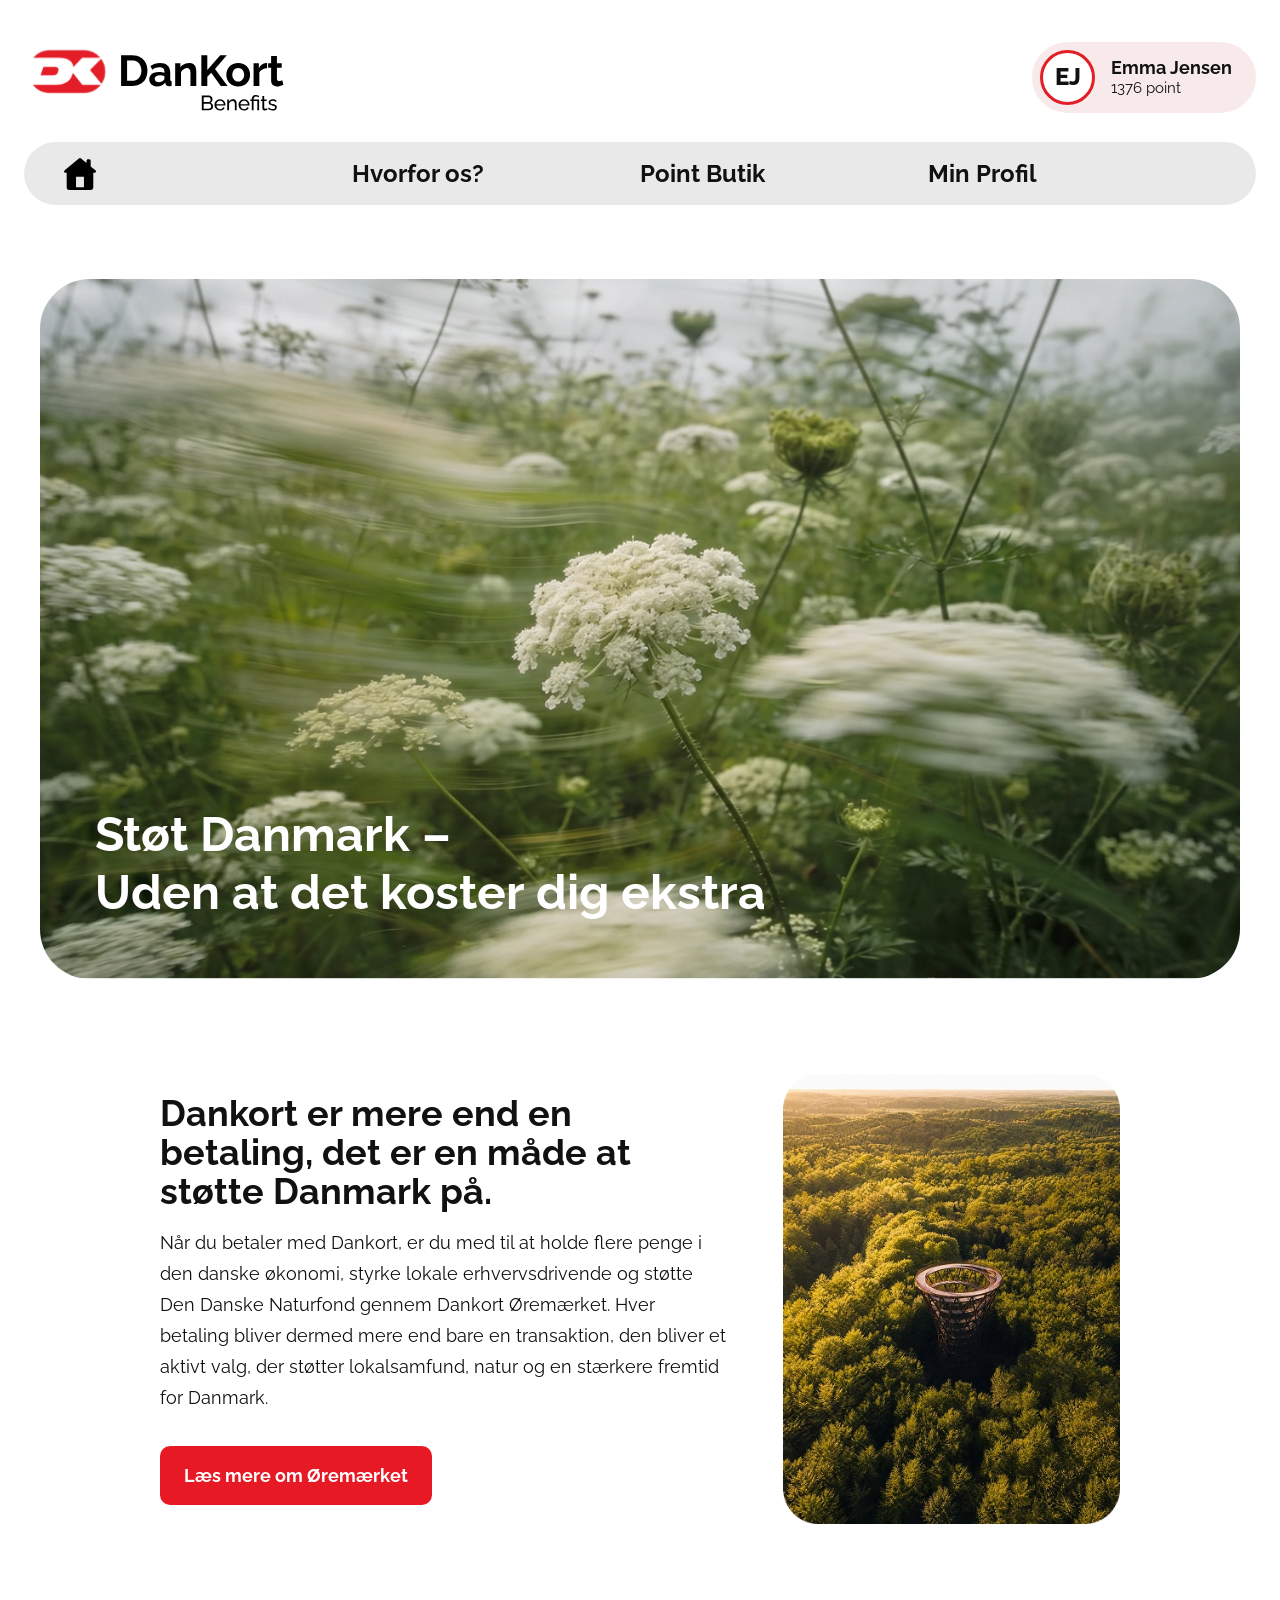
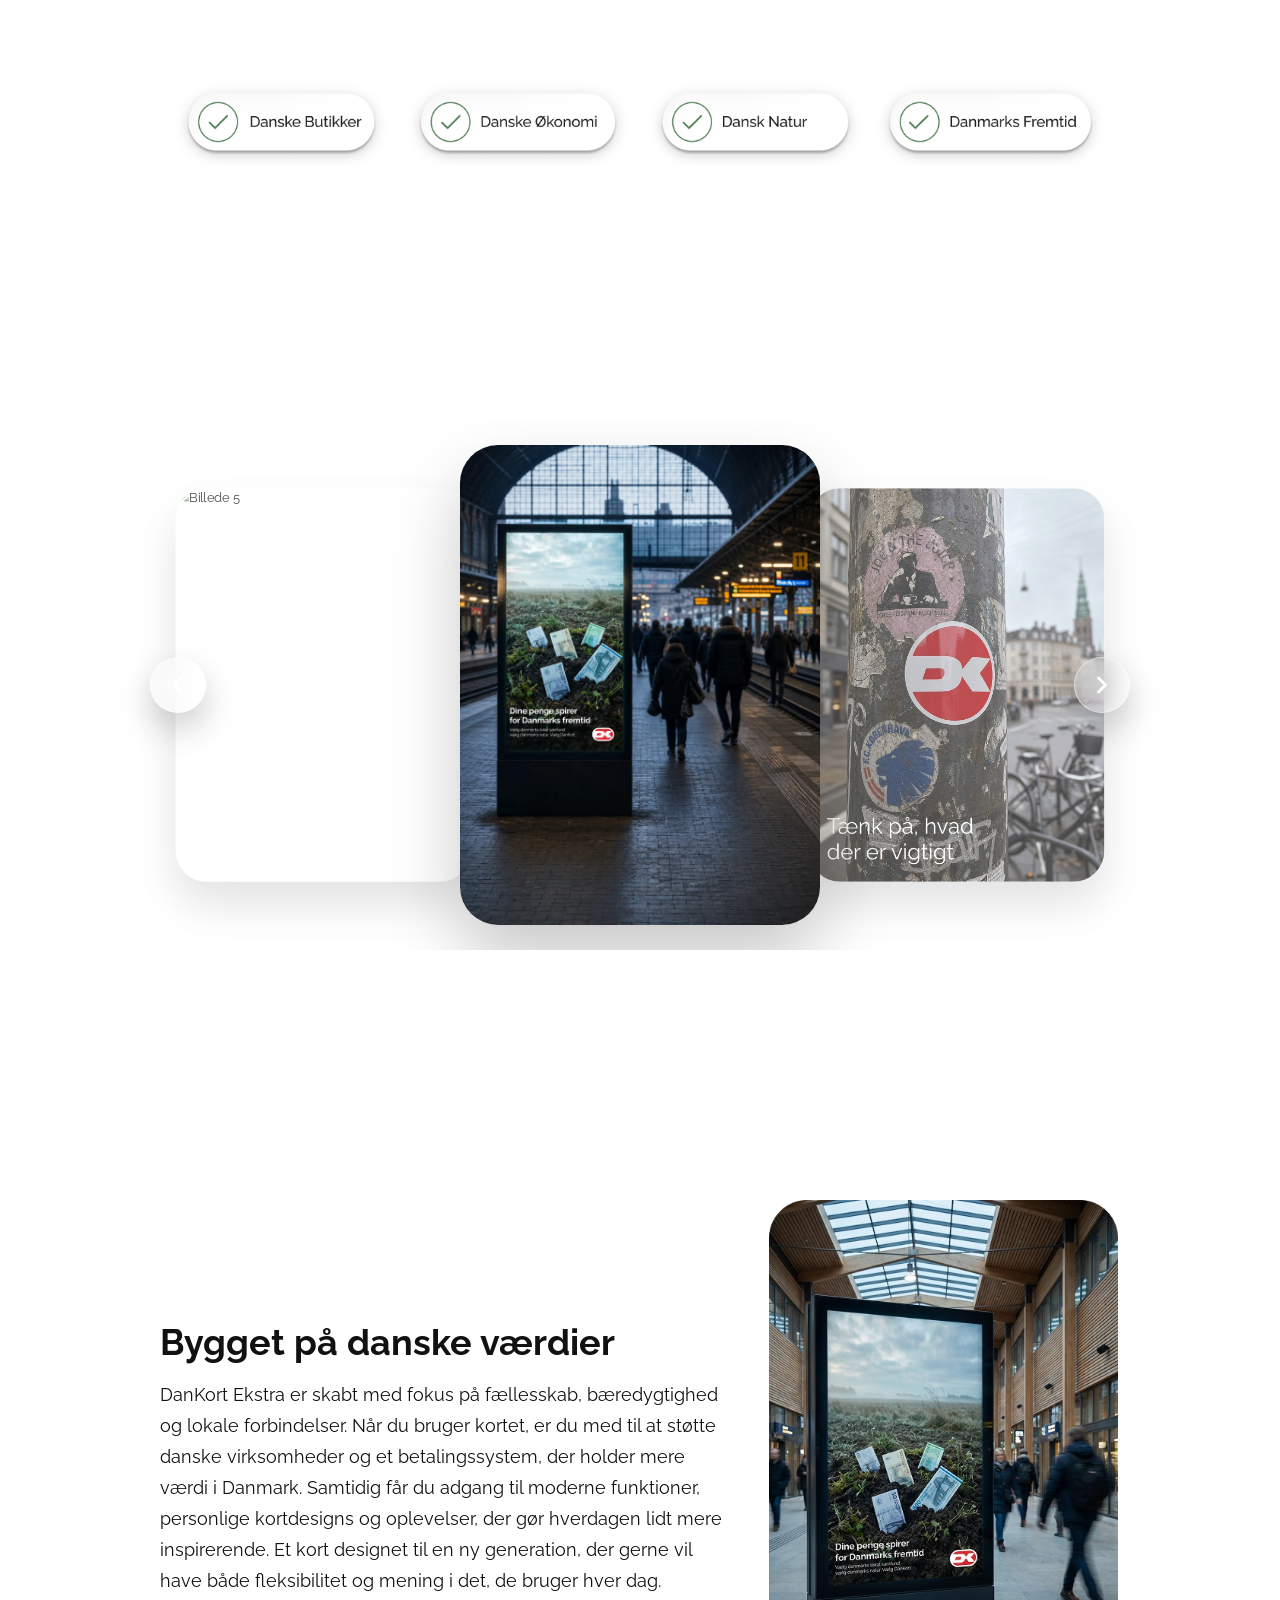
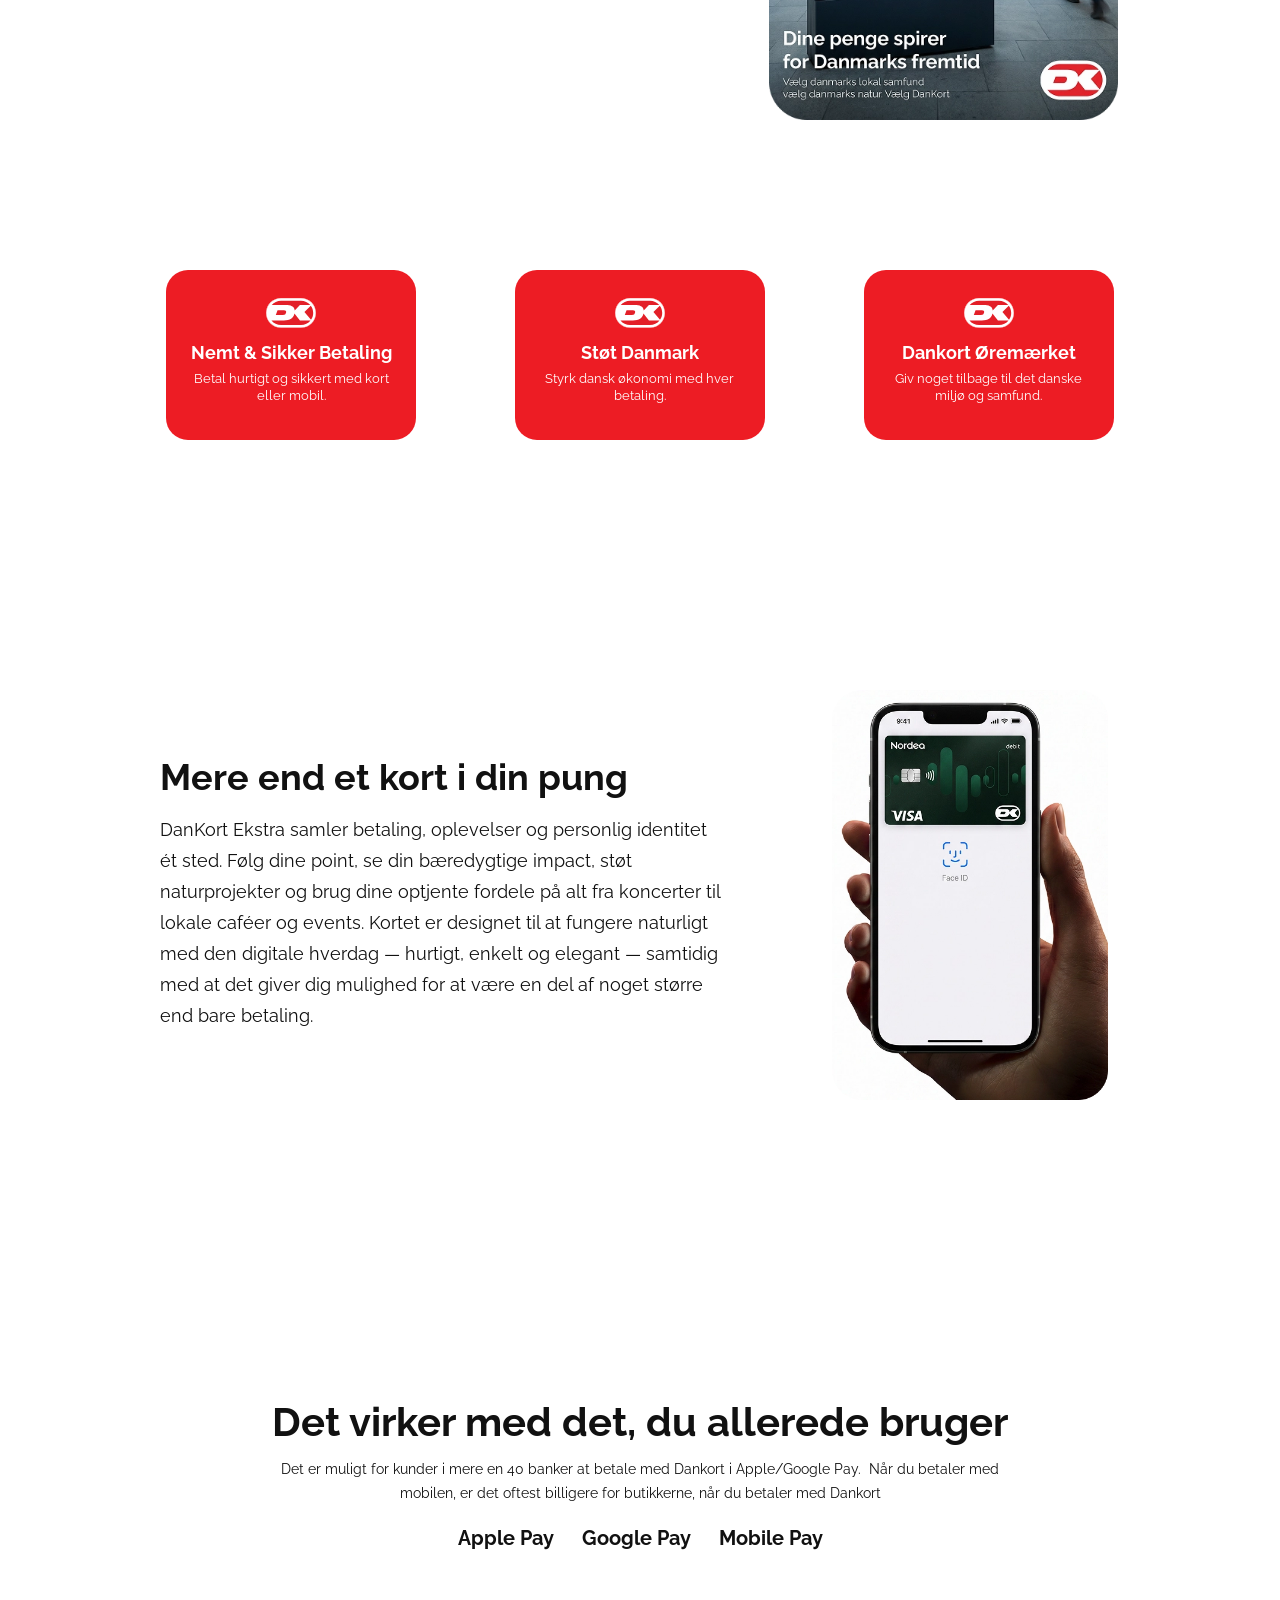
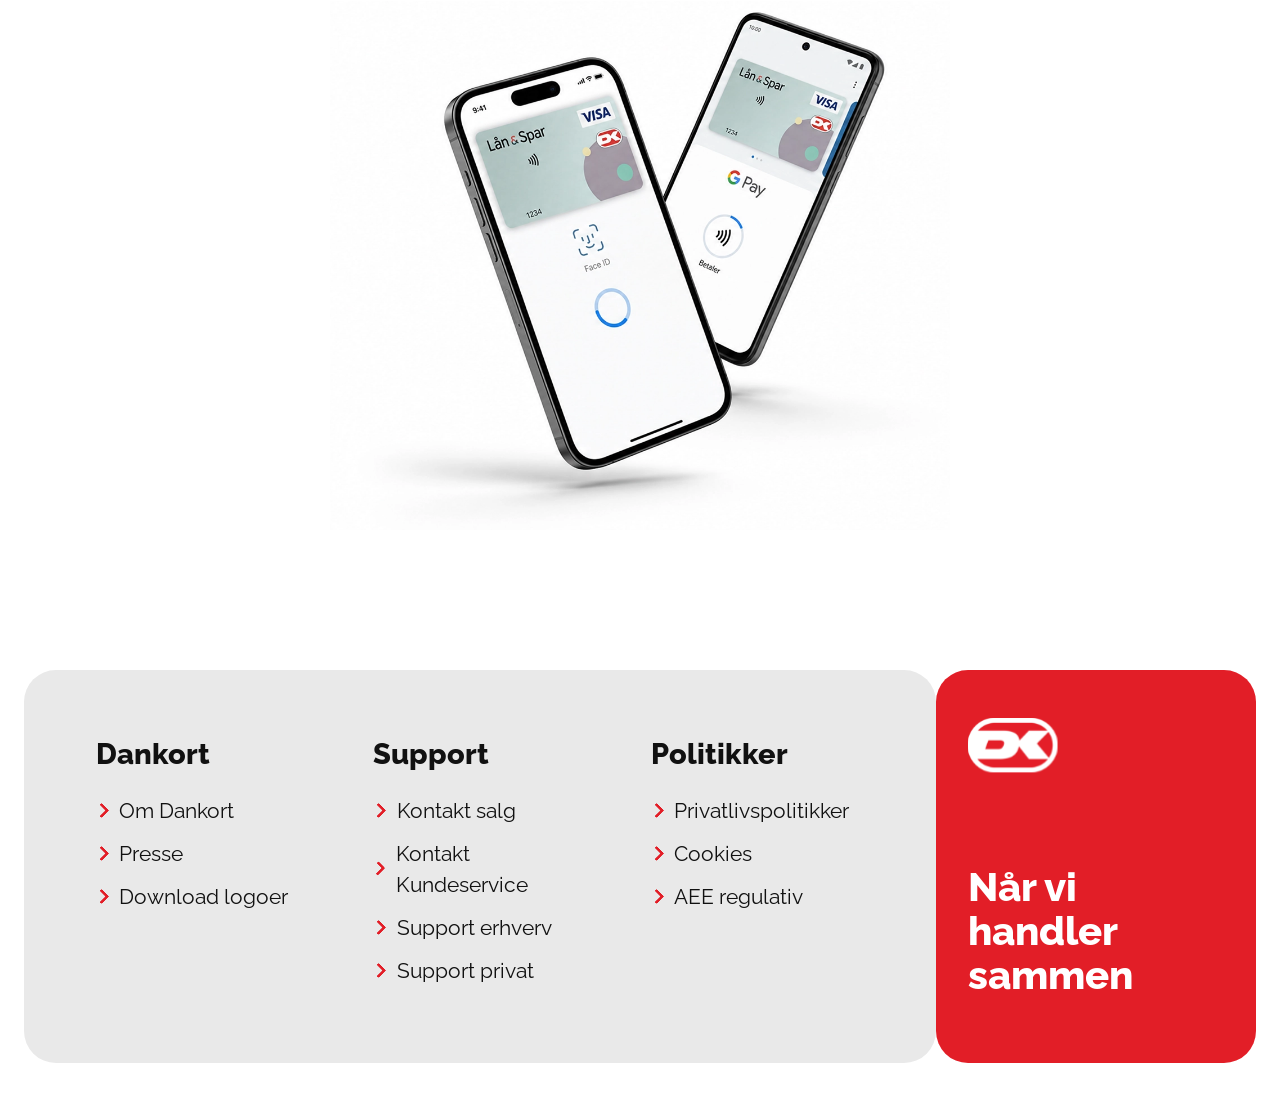
==== about.html @ 1df6d65d "sometjek" ====
<!doctype html>
<html lang="da">
  <head>
    <meta charset="UTF-8" />
    <meta name="viewport" content="width=device-width, initial-scale=1.0" />
    <link rel="icon" type="image/svg+xml" href="img/header-footer/logo.svg" />
    <title>Dankort</title>
    <link rel="stylesheet" href="css/reset.css" />
    <link rel="stylesheet" href="css/generel.css" />
    <link rel="stylesheet" href="css/componenter.css" />
    <link rel="stylesheet" href="css/about.css" />
    <link rel="preconnect" href="https://fonts.googleapis.com" />
    <link rel="preconnect" href="https://fonts.gstatic.com" crossorigin />
    <link
      href="https://fonts.googleapis.com/css2?family=Aboreto&family=Alegreya:ital,wght@0,400..900;1,400..900&family=Dela+Gothic+One&family=Delius&family=Inter:ital,opsz,wght@0,14..32,100..900;1,14..32,100..900&family=Krona+One&family=Lora:ital,wght@0,400..700;1,400..700&family=Montserrat:ital,wght@0,100..900;1,100..900&family=Noto+Serif:ital,wght@0,100..900;1,100..900&family=Pacifico&family=Patrick+Hand&family=Playfair+Display:ital,wght@0,400..900;1,400..900&family=Raleway:ital,wght@0,100..900;1,100..900&family=Roboto:ital,wght@0,100..900;1,100..900&family=Rokkitt:ital,wght@0,100..900;1,100..900&family=Sigmar+One&family=Story+Script&family=Walter+Turncoat&display=swap"
      rel="stylesheet"
    />
  </head>
  <body>
    <!--- Header --->
    <header class="header">
      <div class="header-top">
        <!-- Burger menu (mobil + tablet) -->
        <button class="burger-btn" aria-label="Åbn menu">
          <span></span>
          <span></span>
          <span></span>
        </button>

        <a href="#" class="logo">
          <img
            src="img/header-footer/header-logo.svg"
            alt="DanKort Ekstra logo"
          />
        </a>

        <!-- KUN: Mobil & Tablet -->
        <div class="profile-mobile">
          <span>EJ</span>
        </div>

        <!--  KUN: Desktop -->
        <div class="profile-desktop">
          <div class="profile-circle">
            <span>EJ</span>
          </div>
          <div class="profile-info">
            <p class="name">Emma Jensen</p>
            <p class="points">1376 point</p>
          </div>
        </div>
      </div>

      <!-- NAVIGATION -->
      <nav class="nav">
        <div class="nav-inner">
          <div class="menu-top">
            <a href="#" class="menu-logo">
              <img src="img/header-footer/logo.svg" alt="Dankort logo" />
            </a>

            <button class="menu-close" aria-label="Luk menu">✕</button>
          </div>

          <ul>
            <li>
              <a href="index.html">
                <img src="img/header-footer/hus.svg" alt="Forside" />
              </a>
            </li>
            <li><a href="about.html">Hvorfor os?</a></li>
            <li><a href="points.html">Point Butik</a></li>
            <li><a href="profile.html">Min Profil</a></li>
          </ul>
        </div>
      </nav>
    </header>
    <!-- Main -->

    <main class="page">
      <section class="hero">
        <img src="img/about/hero.webp" alt="Dansk natur" />
        <div class="hero-text">
          <h1>Støt Danmark –<br />Uden at det koster dig ekstra</h1>
        </div>
      </section>

      <section class="intro two-col">
        <div>
          <h2>
            Dankort er mere end en betaling, det er en måde at støtte Danmark
            på.
          </h2>
          <p>
            Når du betaler med Dankort, er du med til at holde flere penge i den
            danske økonomi, styrke lokale erhvervsdrivende og støtte Den Danske
            Naturfond gennem Dankort Øremærket. Hver betaling bliver dermed mere
            end bare en transaktion, den bliver et aktivt valg, der støtter
            lokalsamfund, natur og en stærkere fremtid for Danmark.
          </p>
          <a href="https://dankort.dk/oremaerket" class="btn"
            >Læs mere om Øremærket</a
          >
        </div>
        <img src="img/about/forrest.webp" alt="Skov" class="rounded-img" />
      </section>

      <section class="tags">
        <img src="img/about/TJEKBOKS.png" alt="tjekboks" />
      </section>

      <section class="content-cards" aria-label="Dankort billedkarrusel">
        <button
          class="content-cards__nav content-cards__nav--prev"
          type="button"
          aria-label="Forrige billede"
        >
          <svg viewBox="0 0 24 24" aria-hidden="true">
            <path d="M15 18 9 12l6-6" />
          </svg>
        </button>

        <div class="content-cards__track">
          <article class="content-cards__slide">
            <img src="img/about/some5.webp" alt="Billede 1" />
          </article>
          <article class="content-cards__slide">
            <img src="img/about/some2.webp" alt="Billede 2" />
          </article>
          <article class="content-cards__slide">
            <img src="img/about/some3.webp" alt="Billede 3" />
          </article>
          <article class="content-cards__slide">
            <img src="img/about/some4.webp" alt="Billede 4" />
          </article>
          <article class="content-cards__slide">
            <img src="img/about/some6.png" alt="Billede 5" />
          </article>
        </div>

        <button
          class="content-cards__nav content-cards__nav--next"
          type="button"
          aria-label="Næste billede"
        >
          <svg viewBox="0 0 24 24" aria-hidden="true">
            <path d="m9 18 6-6-6-6" />
          </svg>
        </button>
      </section>

      <section class="two-col">
        <div>
          <h2>Bygget på danske værdier</h2>
          <p>
            DanKort Ekstra er skabt med fokus på fællesskab, bæredygtighed og
            lokale forbindelser. Når du bruger kortet, er du med til at støtte
            danske virksomheder og et betalingssystem, der holder mere værdi i
            Danmark. Samtidig får du adgang til moderne funktioner, personlige
            kortdesigns og oplevelser, der gør hverdagen lidt mere inspirerende.
            Et kort designet til en ny generation, der gerne vil have både
            fleksibilitet og mening i det, de bruger hver dag.
          </p>
        </div>
        <img src="img/about/some1.webp" alt="Billede 1" class="small-card" />
      </section>

      <section class="features">
        <div>
          <img class="logo" src="img/about/Clip path group.svg" alt="logo" />
          <h2>Nemt & Sikker Betaling</h2>
          <p>Betal hurtigt og sikkert med kort eller mobil.</p>
        </div>
        <div>
          <img class="logo" src="img/about/Clip path group.svg" alt="logo" />
          <h2>Støt Danmark</h2>
          <p>Styrk dansk økonomi med hver betaling.</p>
        </div>
        <div>
          <img class="logo" src="img/about/Clip path group.svg" alt="logo" />
          <h2>Dankort Øremærket</h2>
          <p>Giv noget tilbage til det danske miljø og samfund.</p>
        </div>
      </section>

      <section class="two-col">
        <div>
          <h2>Mere end et kort i din pung</h2>
          <p>
            DanKort Ekstra samler betaling, oplevelser og personlig identitet ét
            sted. Følg dine point, se din bæredygtige impact, støt
            naturprojekter og brug dine optjente fordele på alt fra koncerter
            til lokale caféer og events. Kortet er designet til at fungere
            naturligt med den digitale hverdag — hurtigt, enkelt og elegant —
            samtidig med at det giver dig mulighed for at være en del af noget
            større end bare betaling.
          </p>
        </div>
        <img src="img/about/phone1.webp" alt="Mobilapp" class="phone-img" />
      </section>

      <section class="payment">
        <h2>Det virker med det, du allerede bruger</h2>
        <p>
          Det er muligt for kunder i mere en 40 banker at betale med Dankort i
          Apple/Google Pay.  Når du betaler med mobilen, er det oftest billigere
          for butikkerne, når du betaler med Dankort
        </p>

        <div class="pay-logos">
          <span>Apple Pay</span>
          <span>Google Pay</span>
          <span>Mobile Pay</span>
        </div>

        <img src="img/about/phone2.webp" alt="Telefoner med betalingskort" />
      </section>
    </main>

    <!-- Footer-->
    <footer class="footer">
      <div class="footer-container">
        <!-- Grå boks -->
        <div class="footer-links">
          <div class="footer-section">
            <h3>Dankort</h3>
            <ul>
              <li>
                <a href="#"><span class="footer-arrow"></span>Om Dankort</a>
              </li>
              <li>
                <a href="#"><span class="footer-arrow"></span>Presse</a>
              </li>
              <li>
                <a href="#"
                  ><span class="footer-arrow"></span>Download logoer</a
                >
              </li>
            </ul>
          </div>

          <div class="footer-section">
            <h3>Support</h3>
            <ul>
              <li>
                <a href="#"><span class="footer-arrow"></span>Kontakt salg</a>
              </li>
              <li>
                <a href="#"
                  ><span class="footer-arrow"></span>Kontakt Kundeservice</a
                >
              </li>
              <li>
                <a href="#"
                  ><span class="footer-arrow"></span>Support erhverv</a
                >
              </li>
              <li>
                <a href="#"><span class="footer-arrow"></span>Support privat</a>
              </li>
            </ul>
          </div>

          <div class="footer-section">
            <h3>Politikker</h3>
            <ul>
              <li>
                <a href="#"
                  ><span class="footer-arrow"></span>Privatlivspolitikker</a
                >
              </li>
              <li>
                <a href="#"><span class="footer-arrow"></span>Cookies</a>
              </li>
              <li>
                <a href="#"><span class="footer-arrow"></span>AEE regulativ</a>
              </li>
            </ul>
          </div>
        </div>

        <!-- Rød boks -->
        <div class="footer-brand">
          <img src="img/header-footer/logo.svg" alt="Dankort logo" />
          <h2>Når vi handler sammen</h2>
        </div>
      </div>
    </footer>
    <!-- Link til JS -->
    <script src="javascript/menu.js"></script>
    <script src="javascript/about-slider.js"></script>
  </body>
</html>
---- css/generel.css ----
:root {
  /* bagrunds farve */
  --color-bg-primary: #ffffff;

  /* brugte farver */
  --color-grey: #e9e9e9;
  --color-red: #e21e27;
  --color-pink-beige: #f8eaea;

  /* Font */
  --font-primary: "Raleway", sans-serif;
  --color-text-primary: #000000;
  --color-text-secondary: #ffffff;
}
/* --------- BREDDE I MAIN ---------*/
main {
  max-width: 1400px;
  margin: 0 auto;
  padding: 0 1.5rem;
}
/* --- tablet ---*/
@media (min-width: 768px) {
  main {
    padding: 0 3rem;
  }
}
/* --- desktop ---*/
@media (min-width: 1024px) {
  main {
    padding: 0 1.5rem;
  }
}
/* --------- FONT---------*/
body {
  background-color: var(--color-bg-primary);
  font-family: var(--font-primary);
  font-weight: 400;
  line-height: 1.5;
  color: var(--color-text-primary);
}

h1 {
  font-size: 2.5rem;
  font-weight: 800;
  line-height: 1.1;
}

h2 {
  font-size: 1.85rem;
  font-weight: 600;
  line-height: 1.3;
}

h3 {
  font-size: 1.25rem;
  font-weight: 400;
  line-height: 1.4;
}

p {
  font-size: 1rem;
  font-weight: 400;
  line-height: 1.6;
}
/* --------- CTA---------*/
.red-cta {
  background-color: var(--color-red);
  color: var(--color-text-secondary);
}
.grey-cta {
  background-color: var(--color-grey);
  color: var(--color-text-primary);
}
.white-cta {
  background-color: var(--color-bg-primary);
  color: var(--color-text-primary);
}
.red-cta,
.grey-cta,
.white-cta {
  display: inline-flex;
  justify-content: center;
  align-items: center;
  font-family: var(--font-primary);
  font-size: 0.7rem;
  font-weight: 800;
  line-height: 1.1;
  text-align: center;
  padding: 0.65rem 1.3rem;
  border-radius: 0.5rem;
  border: none;
  cursor: pointer;
  transition:
    transform 0.2s ease,
    opacity 0.2s ease;
}

.red-cta,
.grey-cta,
.white-cta:hover {
  transform: scale(1.02);
  opacity: 0.95;
}

/* --------- TABLET ---------*/
@media (min-width: 768px) {
  /* --------- FONT---------*/
  h1 {
    font-size: 3.5rem;
  }

  .H2 {
    font-size: 2rem;
  }
  .H3 {
    font-size: 1.6rem;
  }

  p {
    font-size: 1.125rem;
  }
  /* --------- CTA---------*/
  .red-cta,
  .grey-cta,
  .white-cta {
    font-size: 0.9rem;
    padding: 0.85rem 1.7rem;
  }
}
/* --------- DESKTOP ---------*/
@media (min-width: 1024px) {
  /* --------- FONT---------*/
  h1 {
    font-size: 4.5rem;
  }

  .H2 {
    font-size: 3rem;
  }
  .H3 {
    font-size: 1.75rem;
  }
  p {
    font-size: 1.25rem;
  }
  /* --------- CTA---------*/
  .red-cta,
  .grey-cta,
  .white-cta {
    font-size: 1rem;
    padding: 0.8rem 1.8rem;
  }
}
---- css/componenter.css ----
/* ------------------------- HEADER ------------------------- */
.header {
  padding: 2rem 1.5rem;
}

/* ---------- TOPPEN ---------- */
.header-top {
  display: flex;
  align-items: center;
  justify-content: space-between;
  margin-bottom: 1.25rem;
}
/* ---------- LOGO ---------- */
.logo {
  display: flex;
  justify-content: center;
}

.logo img {
  width: 155px;
  height: auto;
}

/* ---------- PROFIL CIRKEL---------- */
.profile-mobile {
  width: 45px;
  height: 45px;
  border: 2px solid var(--color-red);
  border-radius: 50%;
  display: flex;
  justify-content: center;
  align-items: center;
  font-weight: 800;
  font-size: 1rem;
  z-index: 1001;
}

/* Skuljer fulde navn & point */
.profile-desktop {
  display: none;
}

/* ---------- BURGER MENU KNAP---------- */
.burger-btn {
  display: flex;
  flex-direction: column;
  justify-content: center;
  align-items: flex-start;
  width: 40px;
  height: 40px;
  background: none;
  border: none;
  padding: 0;
  cursor: pointer;
  flex-shrink: 0;
  z-index: 1002;
  gap: 0.22rem;
  justify-self: start;
}
/* Selve knappen (de 3 streger) */
.burger-btn span {
  display: block;
  width: 14px;
  height: 1.5px;
  background-color: var(--color-text-primary);
  border-radius: 999px;
}

/* Skjul knappen når menu er åben */
.header.menu-open .burger-btn {
  opacity: 0;
  pointer-events: none;
}

/* ---------- NÅR MENU ER ÅBEN ---------- */
.nav {
  display: none;
  position: fixed;
  inset: 0;
  width: 100%;
  height: 100vh;
  background: rgba(255, 255, 255, 0.35);
  backdrop-filter: blur(12px);
  -webkit-backdrop-filter: blur(12px);
  z-index: 1000;
}

/* Når menu åbnes */
.header.menu-open .nav {
  display: block;
}

/* --- menu boksen --- */
.nav-inner {
  width: 82%;
  max-width: 420px;
  height: 100%;

  background: rgba(255, 255, 255, 0.72);
  backdrop-filter: blur(18px);
  -webkit-backdrop-filter: blur(18px);

  border-top-right-radius: 2.5rem;
  border-bottom-right-radius: 2.5rem;

  padding: 2rem;
  display: flex;
  flex-direction: column;
}

/* --- toppen i popup menuen --- */
.menu-top {
  display: flex;
  justify-content: space-between;
  align-items: center;
  margin-bottom: 3rem;
}

/* logo i popup menuen */
.menu-logo img {
  width: 80px;
  height: auto;
}

/* Krydset */
.menu-close {
  background: none;
  border: none;
  font-size: 1.6rem;
  line-height: 1;
  cursor: pointer;
  color: var(--color-text-primary);
}
/* hus skjules i popup menuen */
.nav li:first-child {
  display: none;
}
/* --- navigationen --- */
.nav ul {
  display: flex;
  flex-direction: column;
  align-items: flex-start;
  gap: 2.5rem;
  width: 100%;
  padding: 0;
}

.nav li {
  width: 100%;
  list-style: none;
}

.nav a {
  font-size: 2.2rem;
  font-weight: 500;
}

/* skujler profilcirkel når menu åben  */
.header.menu-open .profile-mobile {
  opacity: 0;
  pointer-events: none;
}

/* --------- TABLET --------- */
@media (min-width: 768px) {
  .header {
    padding: 3rem;
  }

  /* burgermenu knap */
  .burger-btn {
    width: 45px;
    height: 15px;
  }

  .burger-btn span {
    width: 24px;
    height: 4px;
  }
  /* logo */
  .logo img {
    width: 220px;
  }

  .profile-mobile {
    width: 85px;
    height: 85px;
    font-size: 2rem;
  }

  .nav-inner {
    max-width: 520px;
    padding: 3rem;
  }

  .menu-logo img {
    width: 140px;
  }

  .menu-close {
    font-size: 2rem;
  }

  .nav a {
    font-size: 3rem;
  }

  .nav li:first-child img {
    width: 52px;
  }
}

/* --------- DESKTOP --------- */
@media (min-width: 1024px) {
  .header {
    max-width: 1400px;
    margin: 0 auto;
    padding: 2rem 1.5rem;
  }

  /* Fjern burger menu knap */
  .burger-btn {
    display: none;
  }

  /* ---------- TOP - original desktop ---------- */
  .header-top {
    align-items: center;
    justify-content: space-between;
    margin-bottom: 1.25rem;
  }

  .logo {
    margin-right: 0;
  }

  .logo img {
    width: 260px;
  }

  /* Skjul mobil cirkel */
  .profile-mobile {
    display: none;
  }

  /* Desktop profil */
  .profile-desktop {
    display: flex;
    align-items: center;
    background-color: var(--color-pink-beige);
    padding: 0.5rem 1.5rem 0.5rem 0.5rem;
    border-radius: 999px;
    gap: 1rem;
  }

  .profile-circle {
    width: 55px;
    height: 55px;
    border: 3px solid var(--color-red);
    border-radius: 50%;
    display: flex;
    justify-content: center;
    align-items: center;
    font-weight: 800;
    font-size: 1.5rem;
    background-color: var(--color-bg-primary);
  }

  .profile-info .name {
    font-weight: 700;
    font-size: 1.1rem;
    line-height: 1.2;
  }

  .profile-info .points {
    font-size: 0.95rem;
    line-height: 1.2;
  }

  /* ---------- NAVIGATION DESKTOP ---------- */

  .nav {
    display: block;
    position: static;
    width: 100%;
    height: auto;
    background: var(--color-grey);
    backdrop-filter: none;
    -webkit-backdrop-filter: none;
    border-radius: 40px;
    padding: 0.85rem 2.5rem;
  }

  .nav-inner {
    width: 100%;
    max-width: none;
    height: auto;
    background: none;
    backdrop-filter: none;
    padding: 0;
    border-radius: 0;
  }

  .menu-top {
    display: none;
  }

  .nav ul {
    flex-direction: row;
    justify-content: space-between;
    align-items: center;
    gap: 0;
  }

  .nav a {
    font-size: 1.5rem;
    font-weight: 700;
  }

  /* ------ HUS ------ */
  .nav li:first-child {
    display: block;
  }
  .nav li:first-child img {
    width: 32px;
  }
}
/* ------------------------- FOOTER ------------------------- */
.footer {
  padding: 2rem 1.5rem;
}

.footer-container {
  display: flex;
  flex-direction: column;
  gap: 0;
}

/* ---------- GRÅ BOKS ---------- */
.footer-links {
  background-color: var(--color-grey);
  border-radius: 2rem;
  padding: 2.5rem 2rem;
  display: flex;
  flex-direction: column;
  gap: 3rem;
  margin: 0;
}
.footer-section h3 {
  font-size: 1.6rem;
  font-weight: 800;
  margin-bottom: 1rem;
}

.footer-section ul {
  list-style: none;
  padding: 0;
}

.footer-section li {
  margin-bottom: 0.75rem;
}

/* ------ LINKS ------ */
.footer-section a {
  font-size: 1.15rem;
  font-weight: 400;
  display: inline-flex;
  align-items: center;
  gap: 0.35rem;
}

/* ---------- PIL---------- */
.footer-arrow {
  width: 0.7rem;
  height: 0.7rem;
  border-top: 0.22rem solid var(--color-red);
  border-right: 0.22rem solid var(--color-red);
  border-radius: 0.12rem;
  transform: rotate(45deg);
  margin-right: 0.35rem;
}

/* ---------- RØD BOKS ---------- */
.footer-brand {
  background-color: var(--color-red);
  border-radius: 2rem;
  padding: 2rem;
  min-height: 280px;
  display: flex;
  flex-direction: column;
  justify-content: space-between;
  margin: 0;
}

.footer-brand img {
  width: 65px;
  height: auto;
}

.footer-brand h2 {
  color: var(--color-text-secondary);
  font-size: 2rem;
  font-weight: 800;
  line-height: 1.1;
  max-width: 220px;
}

/* --------- TABLET ---------*/
@media (min-width: 768px) {
  .footer {
    padding: 3rem;
  }

  .footer-container {
    flex-direction: row;
    align-items: stretch;
    gap: 0;
  }

  .footer-links {
    flex: 1.4;
    padding: 3rem;
    gap: 3rem;
  }

  /* Punkter stadig under hinanden */
  .footer-section h3 {
    font-size: 2.2rem;
  }

  .footer-section a {
    font-size: 1.5rem;
  }

  .footer-brand {
    flex: 1;
    min-height: auto;
    padding: 3rem;
  }

  .footer-brand img {
    width: 95px;
  }

  .footer-brand h2 {
    font-size: 3rem;
    max-width: 260px;
  }
}

/* --------- DESKTOP ---------*/
@media (min-width: 1024px) {
  .footer {
    max-width: 1400px;
    margin: 0 auto;
    padding: 3rem 1.5rem;
  }

  .footer-container {
    flex-direction: row;
    gap: 0;
  }
  /* ------ LINKS ------ */
  .footer-section a {
    font-size: 1.3rem;
    display: inline-flex;
    align-items: center;
    gap: 0.4rem;
  }

  /* Lang grå boks */
  .footer-links {
    flex: 3;
    flex-direction: row;
    justify-content: space-between;
    align-items: flex-start;
    padding: 4rem 4.5rem;
    gap: 4rem;
  }

  .footer-section {
    flex: 1;
  }

  .footer-section h3 {
    font-size: 1.8rem;
    margin-bottom: 1.25rem;
  }
  /* ---------- PIL---------- */
  .footer-arrow {
    color: var(--color-red);
    font-weight: 700;
  }

  .footer-brand {
    flex: 1;
    padding: 3rem 2rem;
    min-height: 100%;
  }

  .footer-brand img {
    width: 90px;
  }

  .footer-brand h2 {
    font-size: 2.5rem;
    max-width: 220px;
  }
}
---- css/about.css ----
* {
  box-sizing: border-box;
  margin: 0;
  padding: 0;
}

body {
  font-family: "Raleway", sans-serif;
  color: #111;
  background: #fff;
}

/* --------- MOBILE FIRST ---------*/
.page {
  max-width: 1000px;
  margin: 0 auto;
  padding: 46px 22px;
}

.hero {
  position: relative;
  height: 390px;
  border-radius: 34px;
  overflow: hidden;
  margin-bottom: 76px;
}

.hero img,
.rounded-img,
.small-card,
.phone-img,
.payment img {
  width: 100%;
  display: block;
  object-fit: cover;
}

.hero img {
  height: 100%;
}

.hero-text {
  position: absolute;
  font-family: "Raleway", sans-serif;
  left: 26px;
  bottom: 30px;
  color: white;
}

.hero-text h1 {
  font-size: 32px;
  font-weight: 700;
  line-height: 120%;
}

.two-col {
  display: grid;
  grid-template-columns: 1fr;
  gap: 34px;
  margin-bottom: 92px;
}

h2 {
  font-size: 30px;
  font-weight: 700;
  line-height: 1.08;
  margin-bottom: 16px;
}

p {
  font-size: 15px;
  line-height: 1.7;
}

.btn {
  display: inline-block;
  margin-top: 26px;
  background: #e71924;
  color: white;
  text-decoration: none;
  padding: 15px 22px;
  border-radius: 10px;
  font-weight: 700;
  font-size: 15px;
}

.rounded-img,
.small-card,
.phone-img {
  border-radius: 24px;
}

.small-card {
  object-fit: contain;
}

.tags {
  display: flex;
  flex-wrap: wrap;
  justify-content: center;
  gap: 16px;
  margin: 82px 0 118px;
}

.content-cards {
  position: relative;
  width: min(100%, 420px);
  height: 430px;
  margin-left: auto;
  margin-right: auto;
  margin-bottom: 120px;
  overflow: hidden;
}

.content-cards__track {
  position: relative;
  width: 100%;
  height: 100%;
}

.content-cards__slide {
  position: absolute;
  top: 50%;
  left: 50%;
  width: min(76vw, 310px);
  aspect-ratio: 3 / 4;
  overflow: hidden;
  border-radius: 34px;
  background: transparent;
  box-shadow: 0 28px 55px rgba(0, 0, 0, 0.16);
  opacity: 0;
  transform: translate(-50%, -50%) translateX(0) scale(0.72);
  transition:
    transform 520ms ease,
    opacity 520ms ease,
    box-shadow 520ms ease;
  pointer-events: none;
}

.content-cards__slide img {
  width: 100%;
  height: 100%;
  display: block;
  object-fit: contain;
}

.content-cards__slide.is-active {
  z-index: 3;
  opacity: 1;
  transform: translate(-50%, -50%) translateX(0) scale(1);
  box-shadow: 0 34px 70px rgba(0, 0, 0, 0.22);
}

.content-cards__slide.is-prev {
  z-index: 2;
  opacity: 0.72;
  transform: translate(-50%, -50%) translateX(-42%) scale(0.78);
}

.content-cards__slide.is-next {
  z-index: 2;
  opacity: 0.72;
  transform: translate(-50%, -50%) translateX(42%) scale(0.78);
}

.content-cards__slide.is-hidden {
  z-index: 1;
  opacity: 0;
}

.content-cards__nav {
  position: absolute;
  top: 50%;
  z-index: 5;
  display: grid;
  place-items: center;
  width: 48px;
  height: 48px;
  border: 1px solid rgba(255, 255, 255, 0.42);
  border-radius: 50%;
  background: rgba(255, 255, 255, 0.2);
  box-shadow: 0 16px 34px rgba(0, 0, 0, 0.2);
  backdrop-filter: blur(14px);
  -webkit-backdrop-filter: blur(14px);
  cursor: pointer;
  transform: translateY(-50%);
  transition:
    background 220ms ease,
    transform 220ms ease,
    box-shadow 220ms ease;
}

.content-cards__nav:hover {
  background: rgba(255, 255, 255, 0.3);
  box-shadow: 0 18px 38px rgba(0, 0, 0, 0.24);
  transform: translateY(-50%) scale(1.05);
}

.content-cards__nav--prev {
  left: 10px;
}

.content-cards__nav--next {
  right: 10px;
}

.content-cards__nav svg {
  width: 28px;
  height: 28px;
  fill: none;
  stroke: #fff;
  stroke-width: 2.4;
  stroke-linecap: round;
  stroke-linejoin: round;
}

.features {
  display: grid;
  grid-template-columns: 1fr;
  gap: 24px;
  justify-items: center;
  margin: 96px 0 120px;
}

.features div {
  width: min(100%, 250px);
  min-height: 170px;
  background: #ed1c24;
  color: white;
  border-radius: 22px;
  text-align: center;
  padding: 28px 18px;
}

.features img.logo {
  width: 46px;
  height: auto;
  display: block;
  margin: 0 auto 14px;
}

.features h2 {
  font-size: 18px;
  margin-bottom: 6px;
}

.features p {
  color: white;
  font-size: 12px;
  line-height: 1.3;
  margin-top: 8px;
}

.phone-img,
.small-card {
  max-width: 360px;
  justify-self: center;
}

.payment {
  text-align: center;
  margin-top: 120px;
}

.payment h2 {
  font-size: 30px;
}

.payment p {
  margin: 0 auto 18px;
}

.pay-logos {
  display: flex;
  flex-wrap: wrap;
  justify-content: center;
  gap: 16px 22px;
  font-size: 18px;
  font-weight: 700;
  margin-bottom: 35px;
}

.payment img {
  max-width: 520px;
  margin: 0 auto;
}
/* --------- TABLET ---------*/
@media (min-width: 768px) {
  .page {
    padding: 78px 50px;
  }

  .hero {
    height: 560px;
    width: min(1100px, calc(100vw - 60px));
    margin-bottom: 92px;
    margin-left: 50%;
    border-radius: 42px;
    transform: translateX(-50%);
  }

  .hero-text {
    left: 48px;
    bottom: 52px;
  }

  .hero-text h1 {
    font-size: 42px;
  }

  .two-col {
    grid-template-columns: 1.45fr 0.95fr;
    gap: 46px;
    align-items: center;
    margin-bottom: 112px;
  }

  h2 {
    font-size: 34px;
  }

  p {
    font-size: 17px;
  }

  .btn {
    margin-top: 30px;
    padding: 16px 24px;
    font-size: 17px;
  }

  .rounded-img {
    width: 260px;
    height: 330px;
    border-radius: 25px;
    justify-self: end;
  }

  .tags {
    gap: 30px;
    margin: 120px 0 170px;
  }

  .tags span {
    padding: 12px 20px;
    font-size: 16px;
  }

  .content-cards {
    width: min(100%, 760px);
    height: 490px;
    margin-bottom: 170px;
  }

  .content-cards__slide {
    width: 330px;
  }

  .content-cards__slide.is-prev {
    transform: translate(-50%, -50%) translateX(-64%) scale(0.82);
  }

  .content-cards__slide.is-next {
    transform: translate(-50%, -50%) translateX(64%) scale(0.82);
  }

  .features {
    grid-template-columns: repeat(3, 1fr);
    gap: 40px;
    margin: 120px 0 170px;
  }

  .features div {
    width: 210px;
    min-height: 165px;
  }

  .features img.logo {
    width: 48px;
    margin-bottom: 14px;
  }

  .phone-img,
  .small-card {
    justify-self: end;
  }

  .small-card {
    width: 330px;
    max-width: 100%;
    height: 450px;
  }

  .phone-img {
    width: 290px;
    height: 390px;
    object-fit: contain;
  }

  .payment {
    margin-top: 190px;
  }

  .payment h2 {
    font-size: 36px;
  }

  .payment p {
    max-width: 680px;
  }
}
/* --------- DESKTOP ---------*/
@media (min-width: 1024px) {
  .page {
    max-width: 1100px;
    margin: 0 auto;
    padding: 92px 70px;
  }

  .hero {
    height: 700px;
    width: min(1300px, calc(100vw - 80px));
    align-items: center;
    border-radius: 50px;
    margin-bottom: 95px;
    margin-top: -50px;
    margin-left: 50%;
    transform: translateX(-50%);
  }

  .hero-text {
    left: 55px;
    bottom: 58px;
  }

  .hero-text h1 {
    font-size: 48px;
    font-weight: 700;
    line-height: 120%;
  }

  .two-col {
    grid-template-columns: 1.6fr 1fr;
    gap: 40px;
    align-items: center;
    margin-bottom: 105px;
  }

  h2 {
    font-size: 36px;
    font-weight: 700;
    line-height: 1.08;
    margin-bottom: 18px;
  }

  p {
    font-size: 18px;
    line-height: 1.72;
  }

  .btn {
    margin-top: 32px;
    padding: 16px 24px;
    font-size: 18px;
    border-radius: 10px;
  }

  .rounded-img {
    width: auto;
    height: 450px;
    border-radius: 25px;
    justify-self: end;
  }

  .tags {
    gap: 50px;
    margin-top: 150px;
    margin-bottom: 250px;
  }

  .content-cards {
    height: 530px;
    margin-bottom: 250px;
    width: min(1300px, calc(100vw - 80px));
    margin-left: 50%;
    transform: translateX(-50%);
  }

  .content-cards__slide {
    width: min(31vw, 360px);
    border-radius: 38px;
  }

  .content-cards__slide.is-prev {
    transform: translate(-50%, -50%) translateX(-88%) scale(0.82);
  }

  .content-cards__slide.is-next {
    transform: translate(-50%, -50%) translateX(88%) scale(0.82);
  }

  .content-cards__nav {
    width: 56px;
    height: 56px;
  }

  .content-cards__nav--prev {
    left: calc(50% - 490px);
  }

  .content-cards__nav--next {
    right: calc(50% - 490px);
  }

  .small-card {
    width: 380px;
    max-width: 100%;
    height: 520px;
    border-radius: 18px;
    justify-self: end;
  }

  .features {
    grid-template-columns: repeat(3, 1fr);
    gap: 86px;
    margin: 150px 0 250px;
    justify-items: center;
  }

  .features img.logo {
    width: 50px;
    height: auto;
    margin-bottom: 15px;
  }

  .features div {
    width: 250px;
    height: 170px;
    border-radius: 22px;
    padding: 28px 18px;
  }

  .features h2 {
    font-size: 18px;
    margin-bottom: 0.5px;
  }

  .features p {
    font-size: 13px;
    line-height: 1.3;
  }

  .phone-img {
    width: 300px;
    height: 410px;
    object-fit: contain;
    justify-self: end;
  }

  .payment {
    margin-top: 300px;
    text-align: center;
  }

  .payment h2 {
    font-size: 40px;
    line-height: 1.08;
    margin-bottom: 14px;
  }

  .payment p {
    max-width: 720px;
    margin: 0 auto 18px;
    font-size: 14px;
  }

  .pay-logos {
    gap: 28px;
    font-size: 20px;
    margin-bottom: 48px;
  }

  .payment img {
    width: 620px;
    max-width: 620px;
    margin: 0 auto;
  }
}
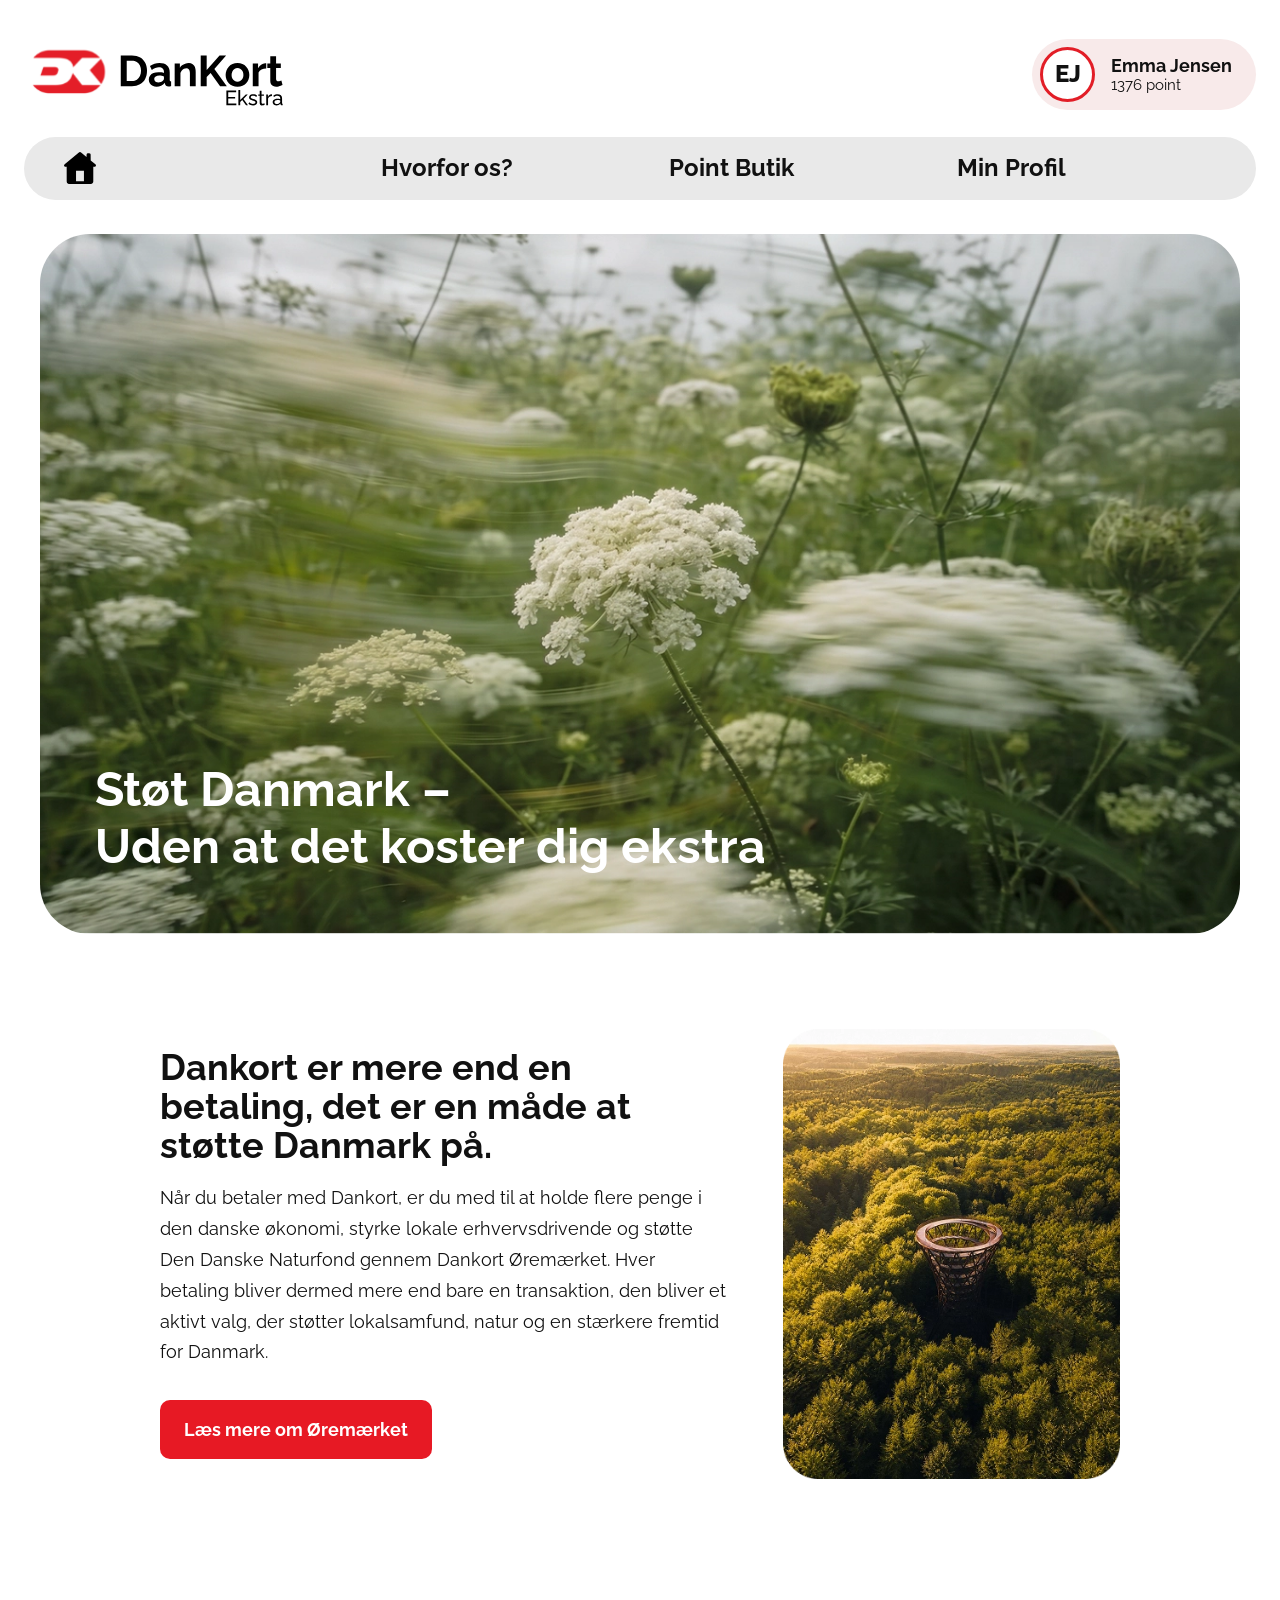
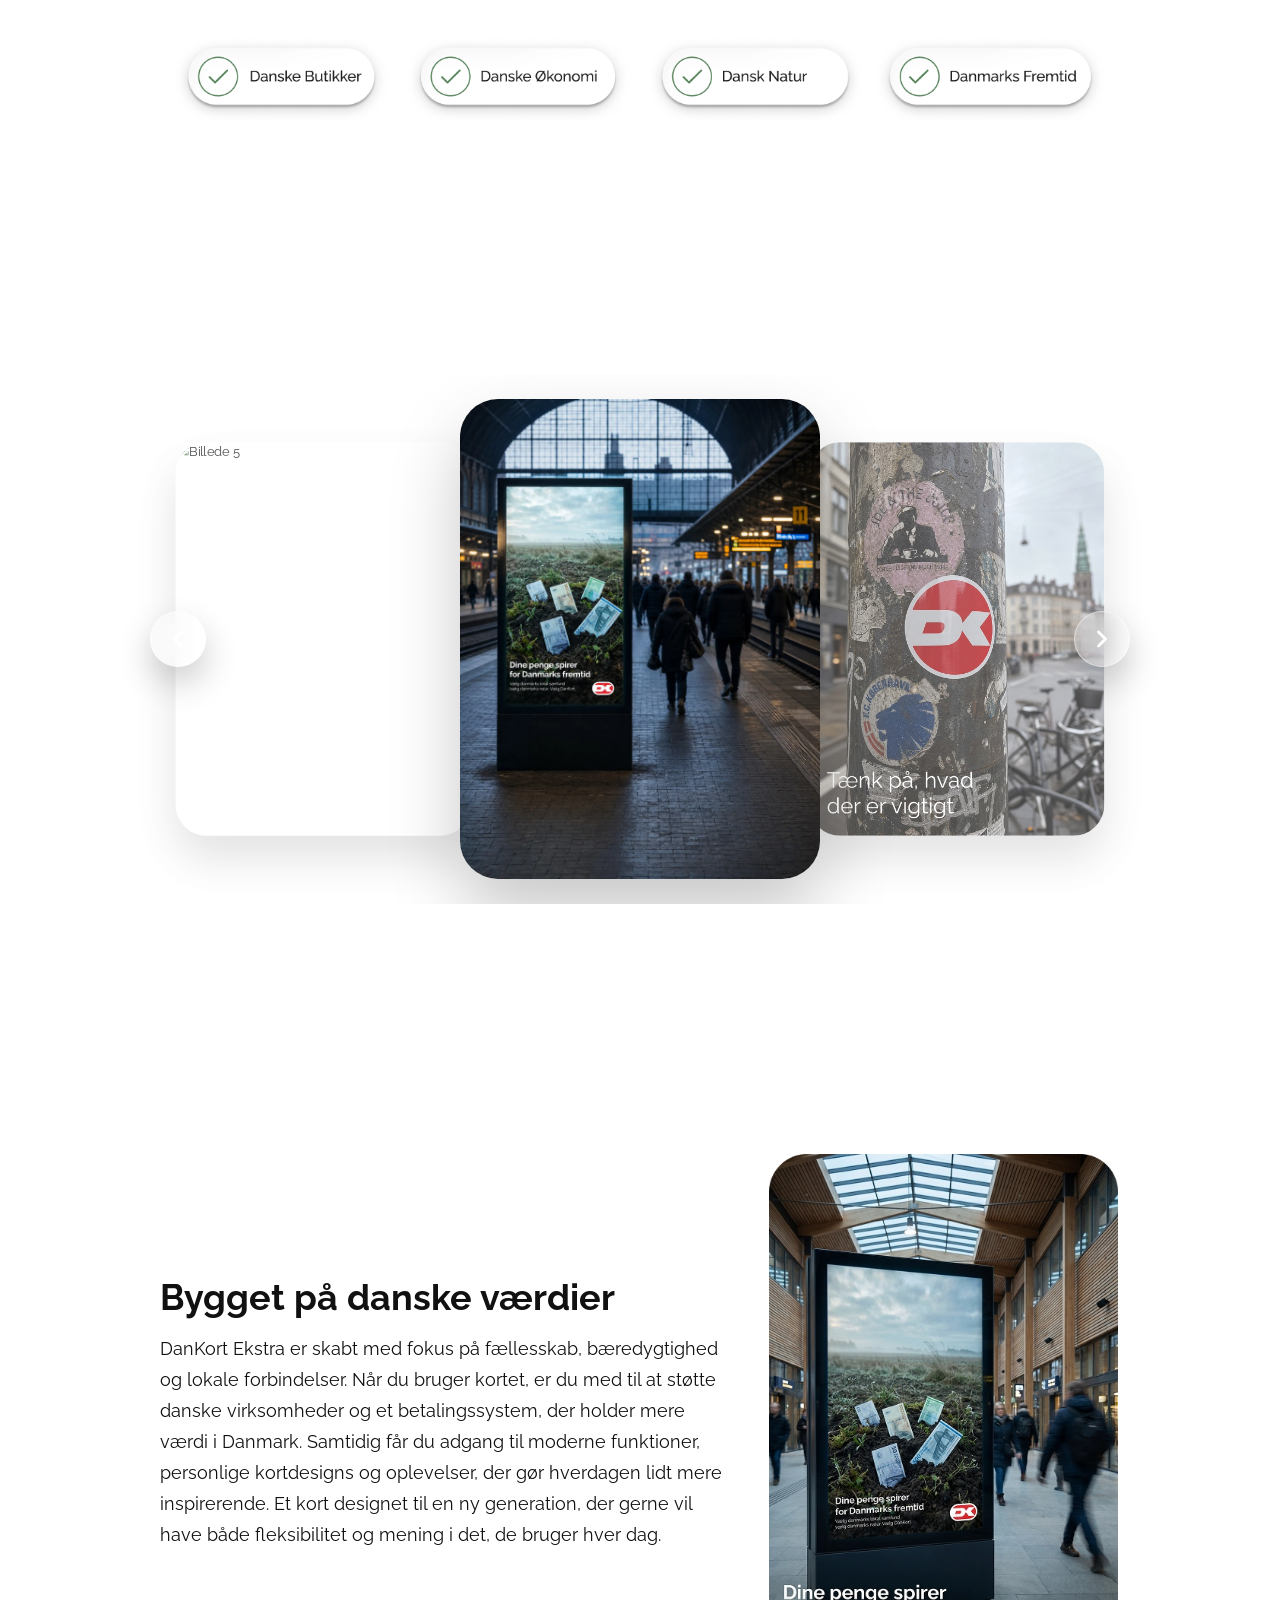
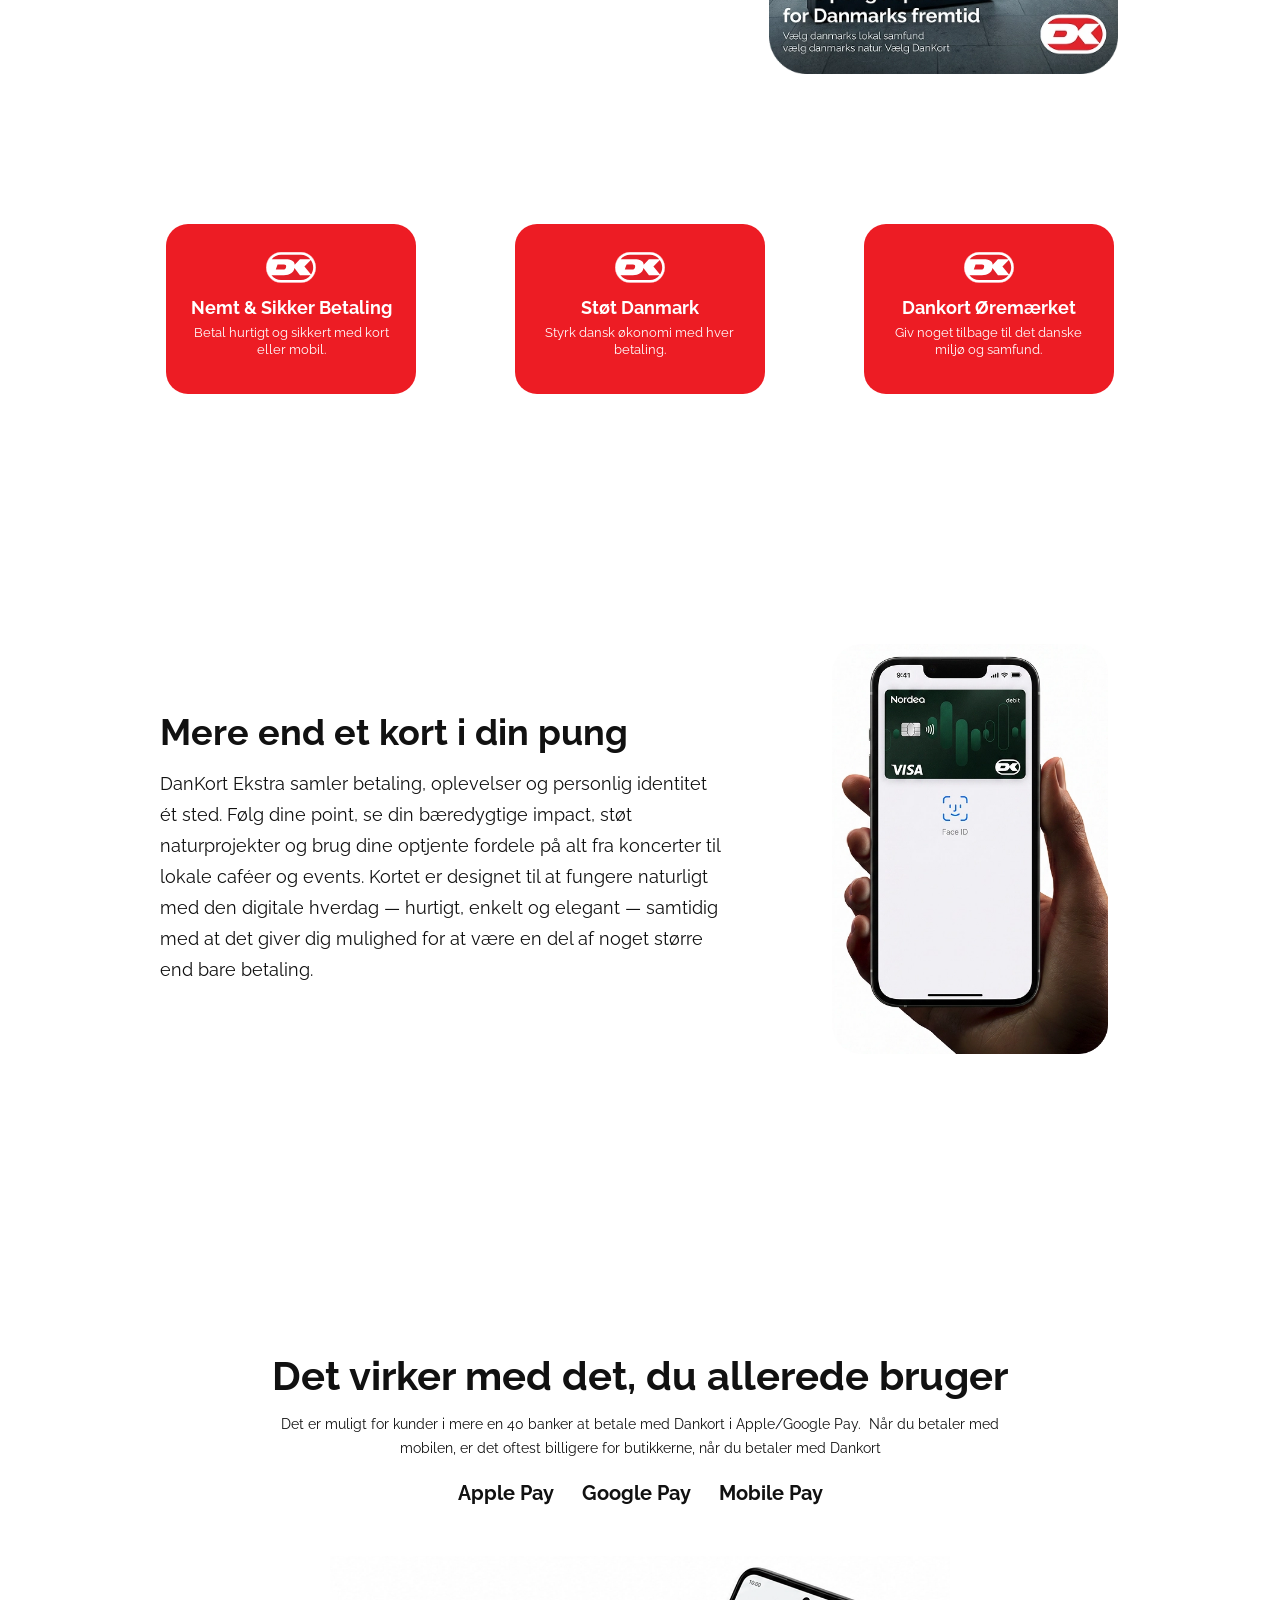
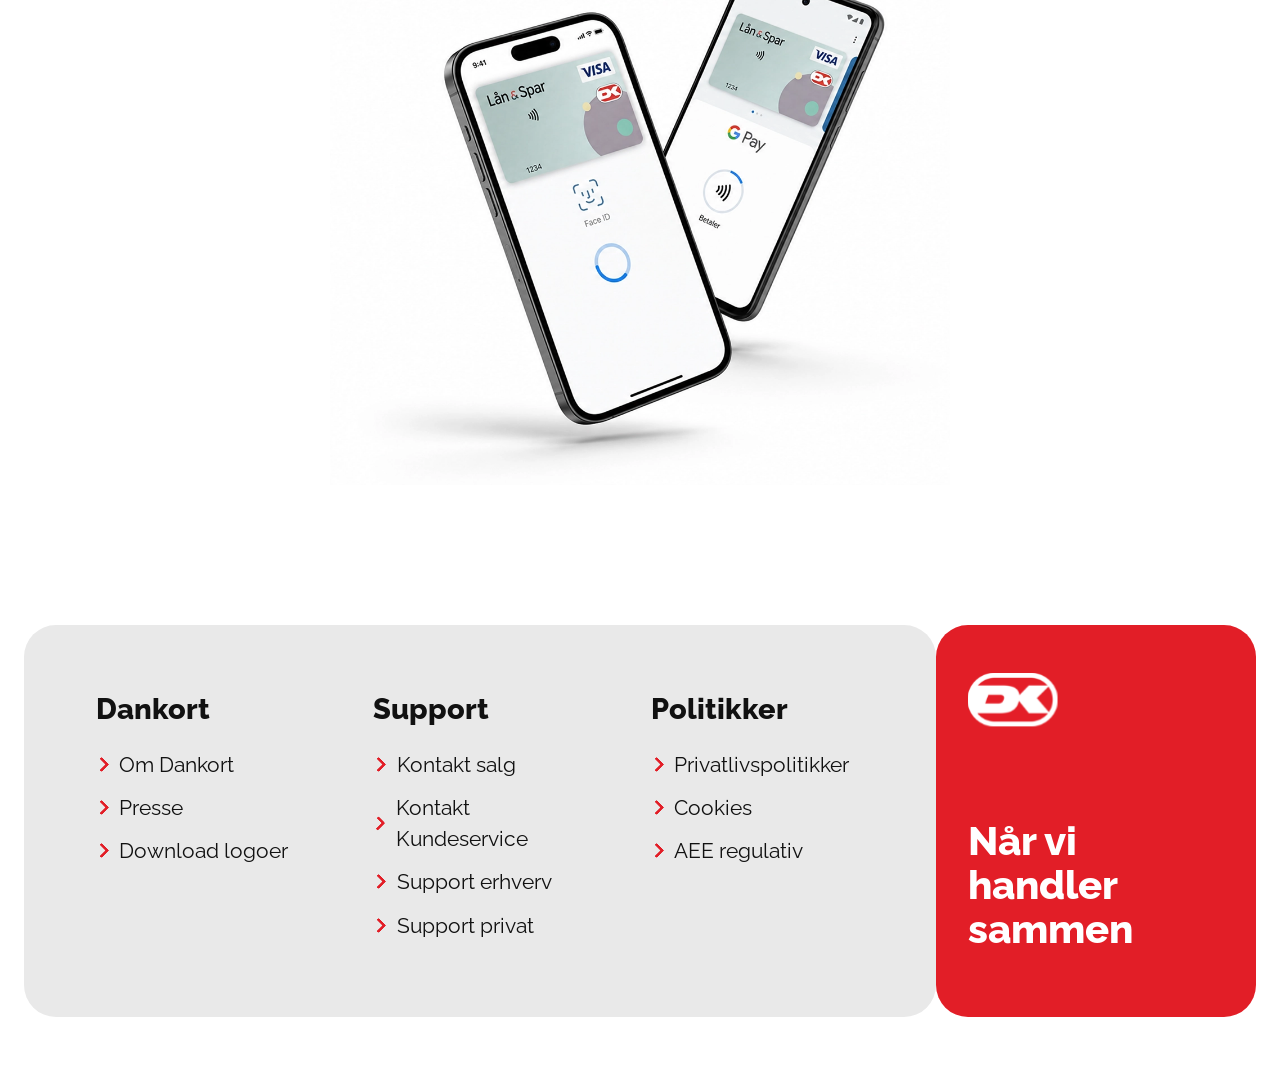
==== commit 426df56d: "comit nye header ændringer til alle" ====
--- a/about.html
+++ b/about.html
@@ -27,7 +27,7 @@
           <span></span>
         </button>
 
-        <a href="#" class="logo">
+        <a href="index.html" class="logo">
           <img
             src="img/header-footer/header-logo.svg"
             alt="DanKort Ekstra logo"
@@ -35,15 +35,19 @@
         </a>
 
         <!-- KUN: Mobil & Tablet -->
-        <div class="profile-mobile">
-          <span>EJ</span>
-        </div>
+        <a href="profile.html">
+          <div class="profile-mobile">
+            <span>EJ</span>
+          </div>
+        </a>
 
         <!--  KUN: Desktop -->
         <div class="profile-desktop">
-          <div class="profile-circle">
-            <span>EJ</span>
-          </div>
+          <a href="profile.html">
+            <div class="profile-circle">
+              <span>EJ</span>
+            </div>
+          </a>
           <div class="profile-info">
             <p class="name">Emma Jensen</p>
             <p class="points">1376 point</p>
@@ -55,7 +59,7 @@
       <nav class="nav">
         <div class="nav-inner">
           <div class="menu-top">
-            <a href="#" class="menu-logo">
+            <a href="index.html" class="menu-logo">
               <img src="img/header-footer/logo.svg" alt="Dankort logo" />
             </a>
 
@@ -68,9 +72,9 @@
                 <img src="img/header-footer/hus.svg" alt="Forside" />
               </a>
             </li>
-            <li><a href="about.html">Hvorfor os?</a></li>
-            <li><a href="points.html">Point Butik</a></li>
-            <li><a href="profile.html">Min Profil</a></li>
+            <li><a class="nav-link" href="about.html">Hvorfor os?</a></li>
+            <li><a class="nav-link" href="points.html">Point Butik</a></li>
+            <li><a class="nav-link" href="profile.html">Min Profil</a></li>
           </ul>
         </div>
       </nav>
--- a/css/generel.css
+++ b/css/generel.css
@@ -6,11 +6,16 @@
   --color-grey: #e9e9e9;
   --color-red: #e21e27;
   --color-pink-beige: #f8eaea;
+  --color-dark: #202020;
 
   /* Font */
   --font-primary: "Raleway", sans-serif;
   --color-text-primary: #000000;
   --color-text-secondary: #ffffff;
+
+  /* Border radius */
+  --radius-small: 0.5rem;
+  --radius-medium: 2rem;
 }
 /* --------- BREDDE I MAIN ---------*/
 main {
@@ -87,7 +92,7 @@
   line-height: 1.1;
   text-align: center;
   padding: 0.65rem 1.3rem;
-  border-radius: 0.5rem;
+  border-radius: var(--radius-small);
   border: none;
   cursor: pointer;
   transition:
@@ -95,8 +100,8 @@
     opacity 0.2s ease;
 }
 
-.red-cta,
-.grey-cta,
+.red-cta:hover,
+.grey-cta:hover,
 .white-cta:hover {
   transform: scale(1.02);
   opacity: 0.95;
@@ -109,10 +114,10 @@
     font-size: 3.5rem;
   }
 
-  .H2 {
+  h2 {
     font-size: 2rem;
   }
-  .H3 {
+  h3 {
     font-size: 1.6rem;
   }
 
@@ -134,10 +139,10 @@
     font-size: 4.5rem;
   }
 
-  .H2 {
+  h2 {
     font-size: 3rem;
   }
-  .H3 {
+  h3 {
     font-size: 1.75rem;
   }
   p {
--- a/css/componenter.css
+++ b/css/componenter.css
@@ -3,25 +3,24 @@
   padding: 2rem 1.5rem;
 }
 
-/* ---------- TOPPEN ---------- */
+/* ---------- toppen ---------- */
 .header-top {
   display: flex;
   align-items: center;
   justify-content: space-between;
   margin-bottom: 1.25rem;
 }
-/* ---------- LOGO ---------- */
+/* --- logo --- */
 .logo {
   display: flex;
   justify-content: center;
 }
-
 .logo img {
   width: 155px;
   height: auto;
 }
 
-/* ---------- PROFIL CIRKEL---------- */
+/* ------ profil cirklen ------ */
 .profile-mobile {
   width: 45px;
   height: 45px;
@@ -34,13 +33,12 @@
   font-size: 1rem;
   z-index: 1001;
 }
-
-/* Skuljer fulde navn & point */
+/* Skuljer fulde navn & point - som kun vises i desktop */
 .profile-desktop {
   display: none;
 }
 
-/* ---------- BURGER MENU KNAP---------- */
+/* ---------- BURGER MENU ---------- */
 .burger-btn {
   display: flex;
   flex-direction: column;
@@ -72,7 +70,7 @@
   pointer-events: none;
 }
 
-/* ---------- NÅR MENU ER ÅBEN ---------- */
+/* ------ når popupmenu er ÅBEN ------ */
 .nav {
   display: none;
   position: fixed;
@@ -84,31 +82,24 @@
   -webkit-backdrop-filter: blur(12px);
   z-index: 1000;
 }
-
-/* Når menu åbnes */
+/* når menu åbnes */
 .header.menu-open .nav {
   display: block;
 }
-
-/* --- menu boksen --- */
 .nav-inner {
   width: 82%;
   max-width: 420px;
   height: 100%;
-
   background: rgba(255, 255, 255, 0.72);
   backdrop-filter: blur(18px);
   -webkit-backdrop-filter: blur(18px);
-
   border-top-right-radius: 2.5rem;
   border-bottom-right-radius: 2.5rem;
-
   padding: 2rem;
   display: flex;
   flex-direction: column;
 }
 
-/* --- toppen i popup menuen --- */
 .menu-top {
   display: flex;
   justify-content: space-between;
@@ -116,13 +107,11 @@
   margin-bottom: 3rem;
 }
 
-/* logo i popup menuen */
 .menu-logo img {
   width: 80px;
   height: auto;
 }
-
-/* Krydset */
+/* krydset */
 .menu-close {
   background: none;
   border: none;
@@ -151,7 +140,7 @@
 }
 
 .nav a {
-  font-size: 2.2rem;
+  font-size: 1.5rem;
   font-weight: 500;
 }
 
@@ -264,6 +253,11 @@
     font-weight: 800;
     font-size: 1.5rem;
     background-color: var(--color-bg-primary);
+    transition: 0.3s ease;
+  }
+
+  .profile-circle:hover {
+    transform: scale(1.08);
   }
 
   .profile-info .name {
@@ -304,6 +298,7 @@
   .menu-top {
     display: none;
   }
+  /* ------ nav links ------ */
 
   .nav ul {
     flex-direction: row;
@@ -317,12 +312,31 @@
     font-weight: 700;
   }
 
-  /* ------ HUS ------ */
+  .nav-link {
+    padding: 0.8rem 1.8rem;
+    border-radius: 999px;
+    transition: 0.25s ease;
+  }
+
+  .nav-link:hover {
+    background-color: var(--color-red);
+    color: white;
+  }
+
+  /* ------ huset ------ */
   .nav li:first-child {
     display: block;
   }
   .nav li:first-child img {
     width: 32px;
+  }
+
+  .nav li:first-child img {
+    transition: 0.25s ease;
+  }
+
+  .nav li:first-child img:hover {
+    transform: scale(1.12);
   }
 }
 /* ------------------------- FOOTER ------------------------- */
@@ -406,8 +420,8 @@
   max-width: 220px;
 }
 
-/* --------- TABLET ---------*/
-@media (min-width: 768px) {
+/* --------- DESKTOP ---------*/
+@media (min-width: 1024px) {
   .footer {
     padding: 3rem;
   }
--- a/css/about.css
+++ b/css/about.css
@@ -423,7 +423,7 @@
     align-items: center;
     border-radius: 50px;
     margin-bottom: 95px;
-    margin-top: -50px;
+    margin-top: -90px;
     margin-left: 50%;
     transform: translateX(-50%);
   }
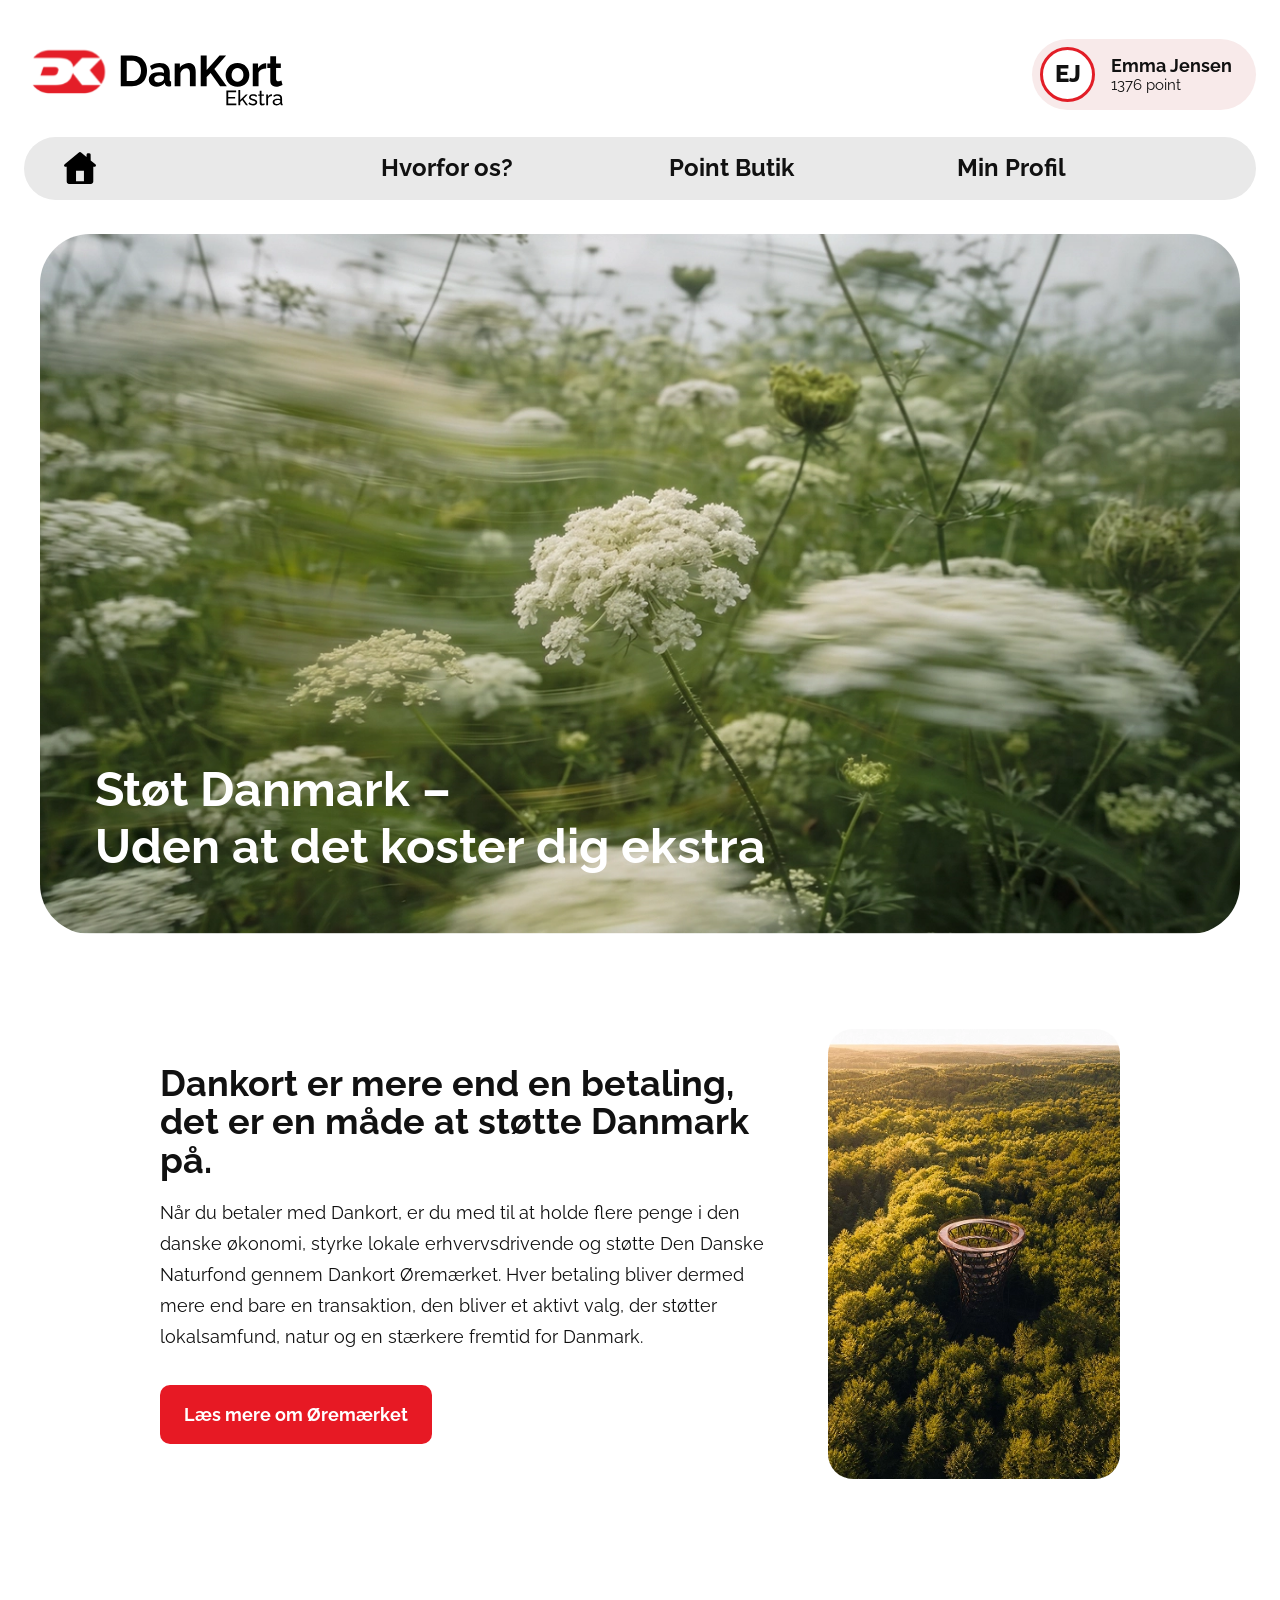
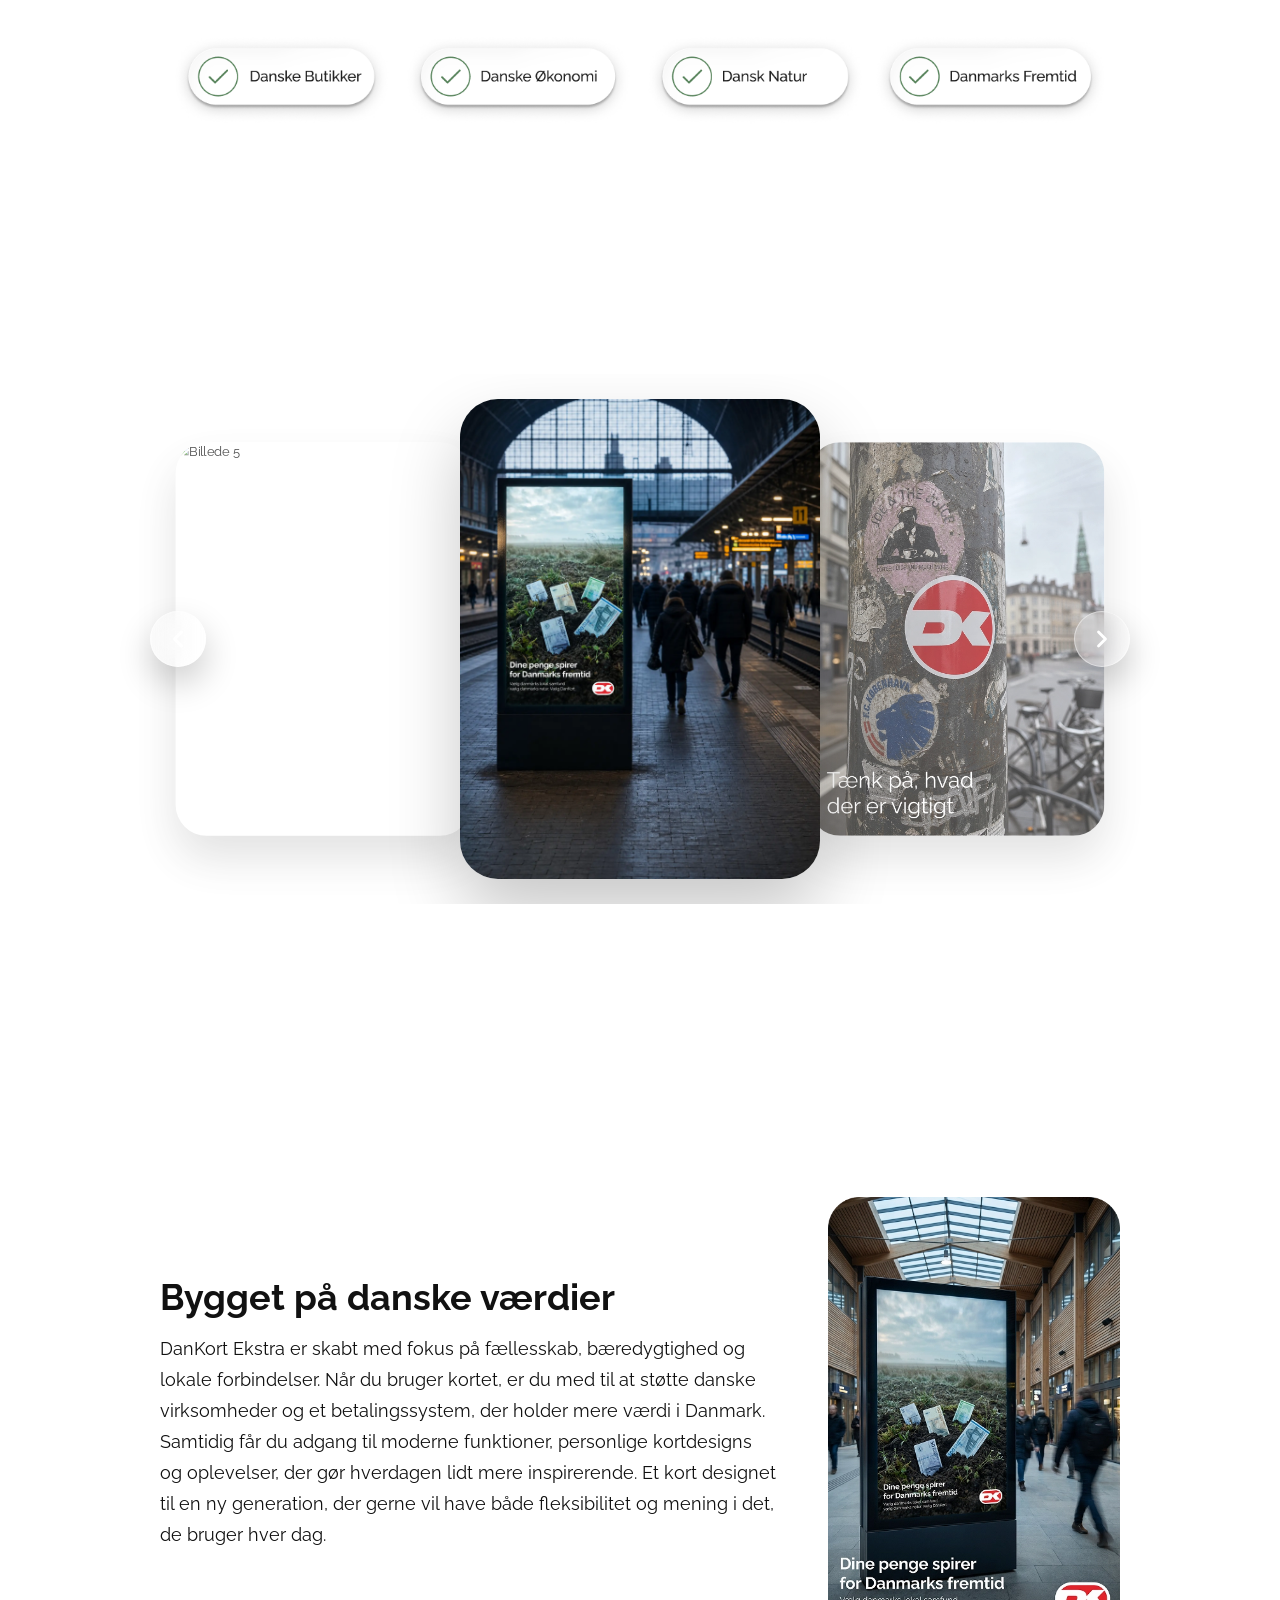
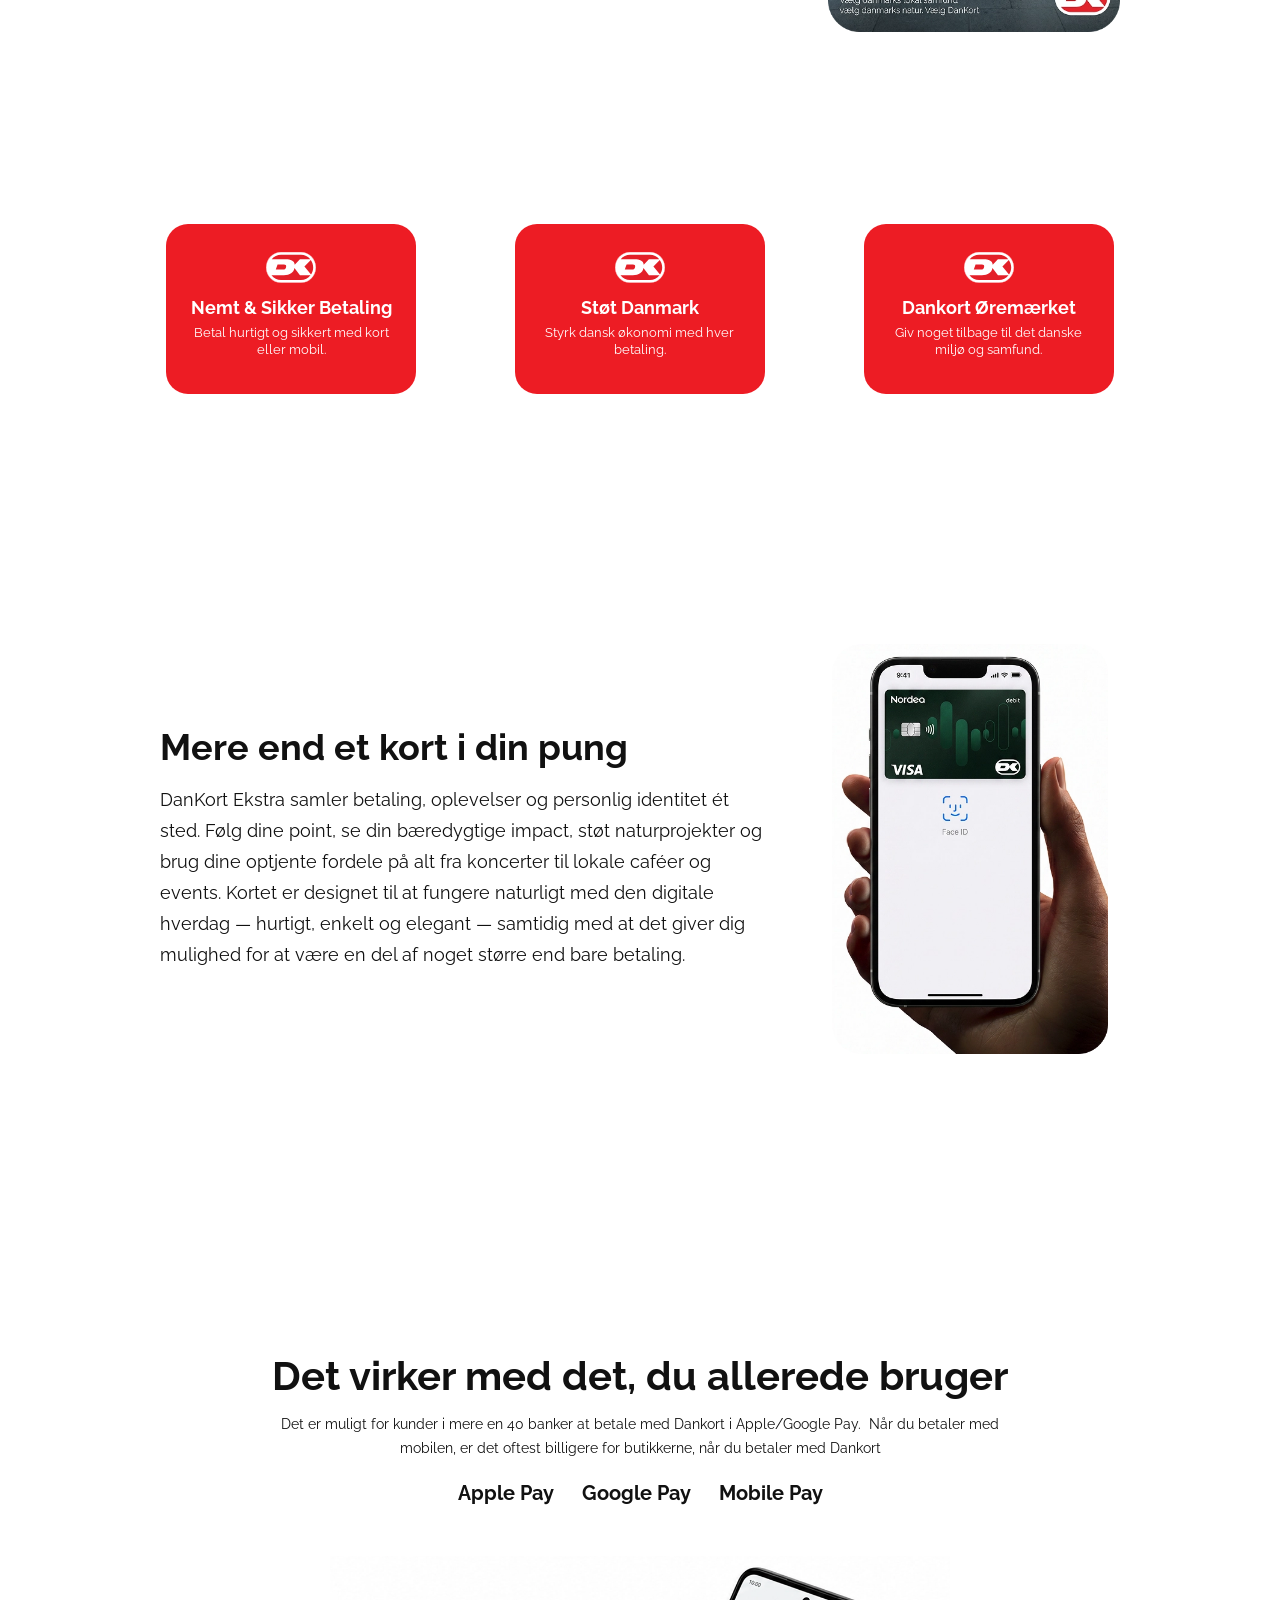
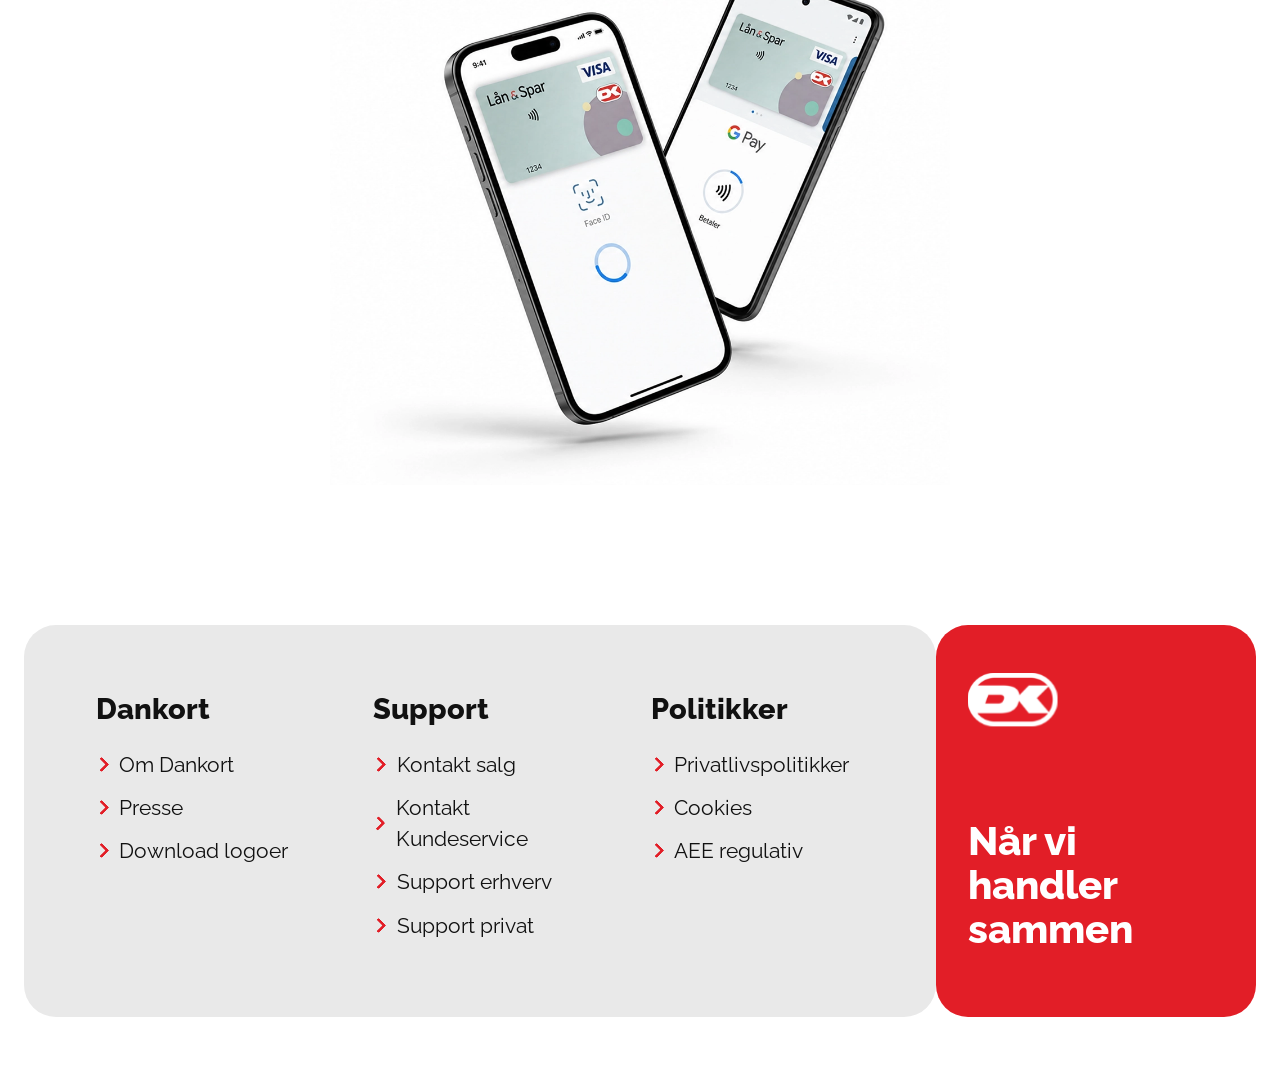
==== commit 89308a3f: "comit forside link på alle" ====
--- a/about.html
+++ b/about.html
@@ -55,7 +55,7 @@
         </div>
       </div>
 
-      <!-- NAVIGATION -->
+     <!-- NAVIGATION -->
       <nav class="nav">
         <div class="nav-inner">
           <div class="menu-top">
@@ -71,6 +71,10 @@
               <a href="index.html">
                 <img src="img/header-footer/hus.svg" alt="Forside" />
               </a>
+            </li>
+            <li class="forside-link">
+  <a class="nav-link" href="index.html">Forside</a>
+</li>
             </li>
             <li><a class="nav-link" href="about.html">Hvorfor os?</a></li>
             <li><a class="nav-link" href="points.html">Point Butik</a></li>
--- a/css/componenter.css
+++ b/css/componenter.css
@@ -99,7 +99,6 @@
   display: flex;
   flex-direction: column;
 }
-
 .menu-top {
   display: flex;
   justify-content: space-between;
@@ -209,6 +208,11 @@
 
   /* Fjern burger menu knap */
   .burger-btn {
+    display: none;
+  }
+
+  /* fjerner forside linket i nav */
+  .forside-link {
     display: none;
   }
 
--- a/css/about.css
+++ b/css/about.css
@@ -441,9 +441,17 @@
 
   .two-col {
     grid-template-columns: 1.6fr 1fr;
-    gap: 40px;
+    gap: 200px;
     align-items: center;
     margin-bottom: 105px;
+  }
+
+  .two-col h2 {
+    width: calc(100% + 150px);
+  }
+
+  .two-col p {
+    width: calc(100% + 150px);
   }
 
   h2 {
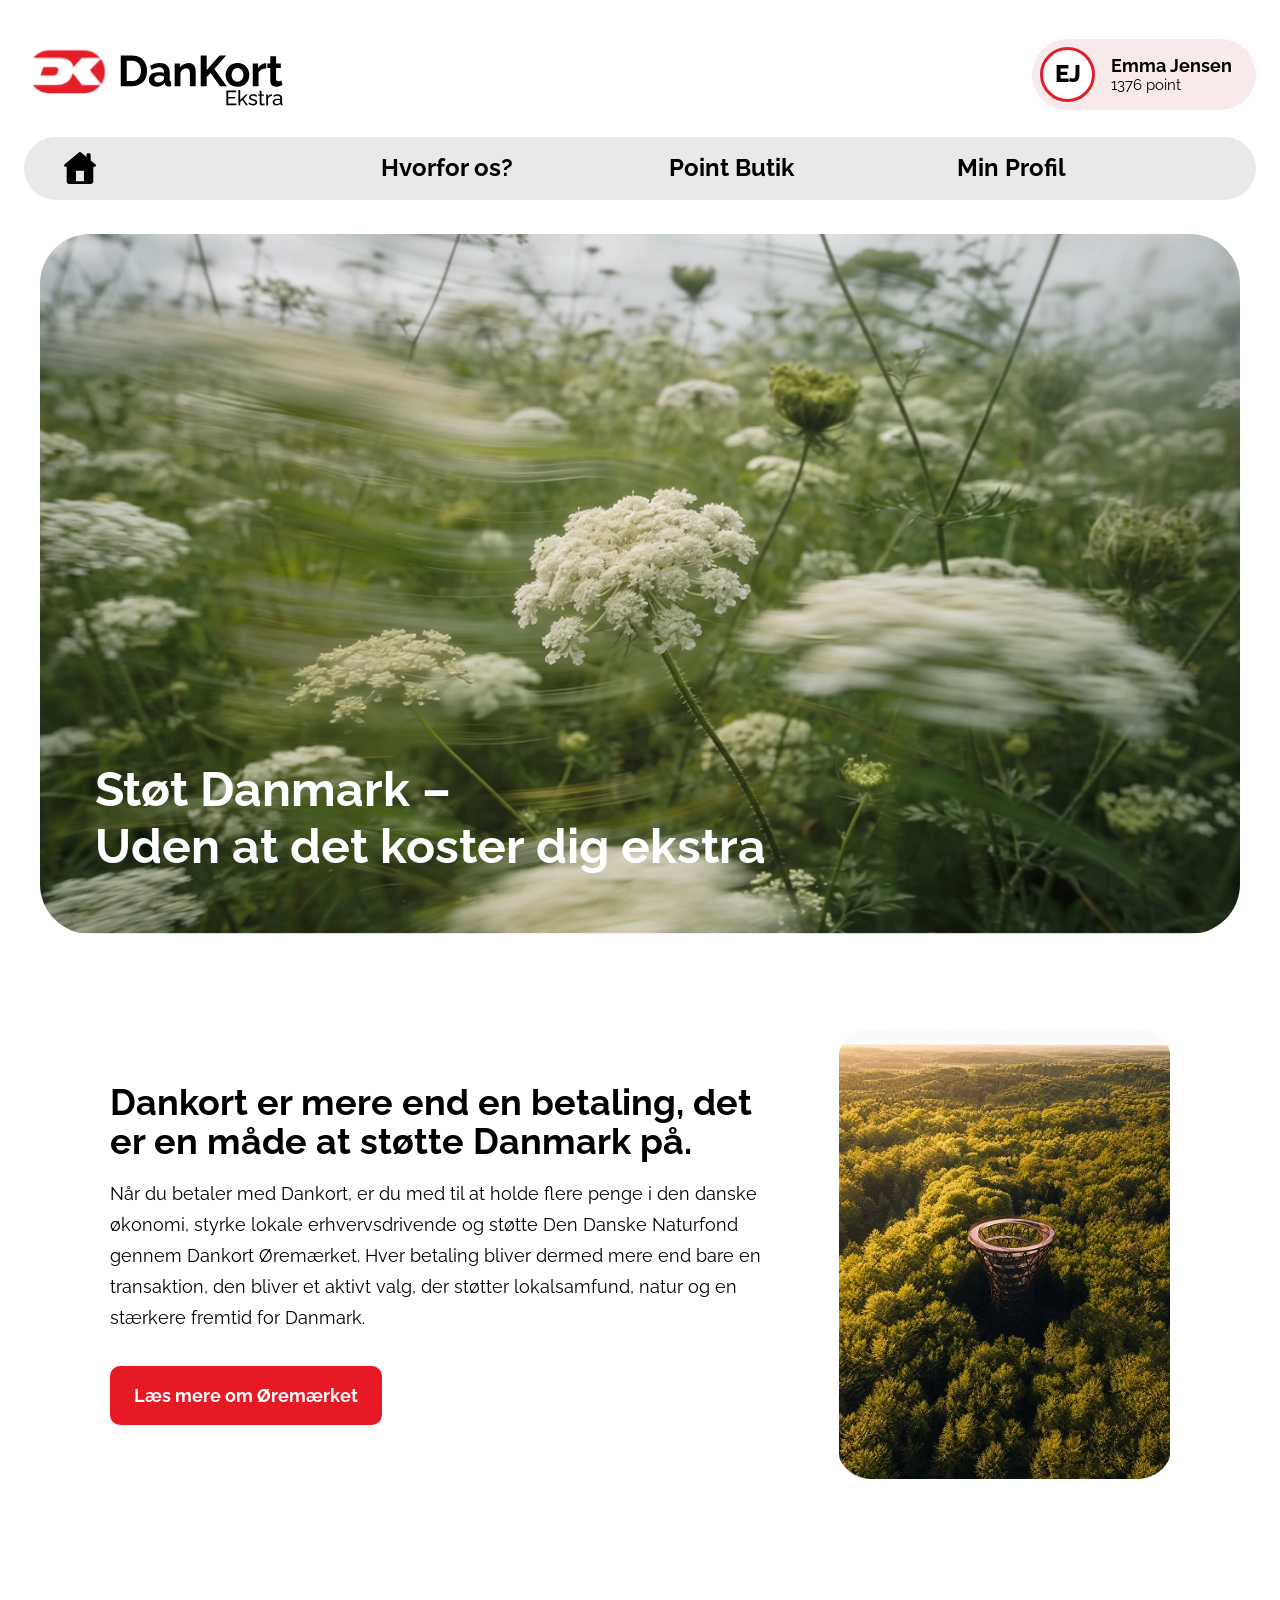
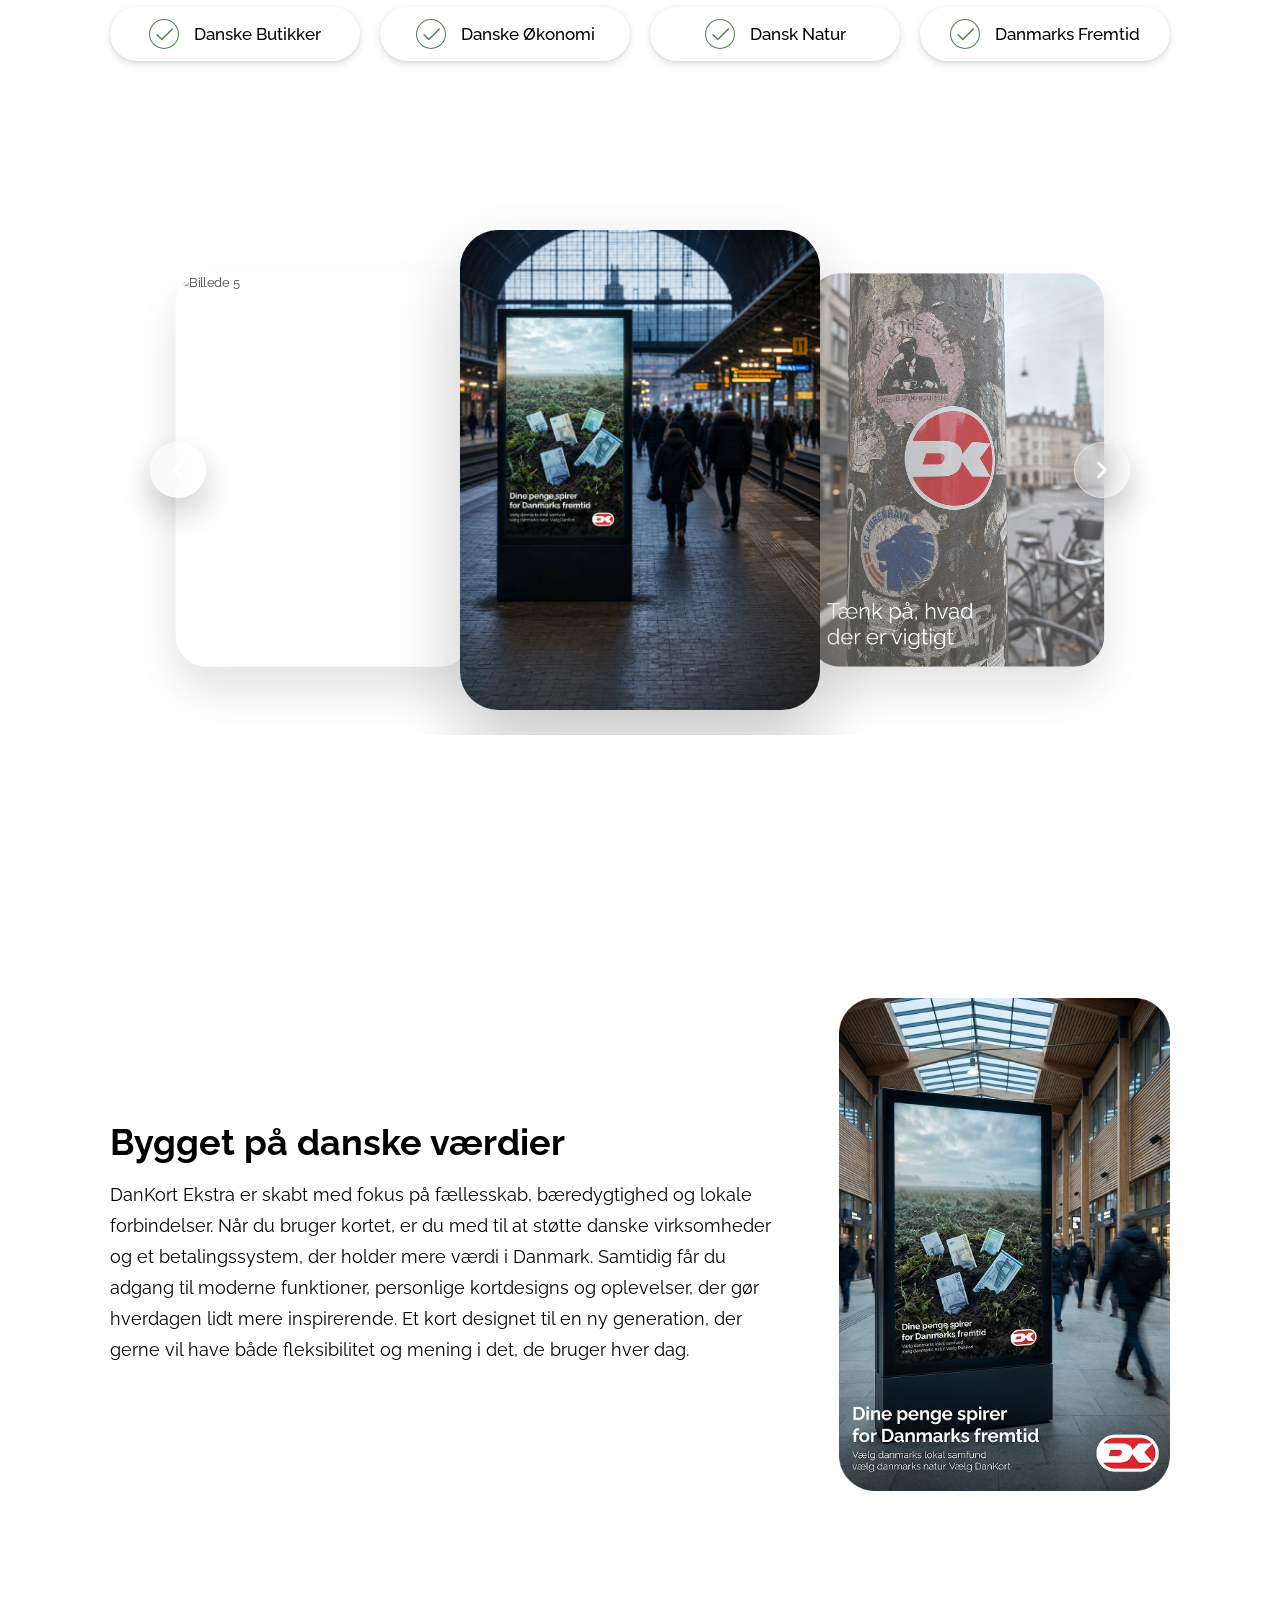
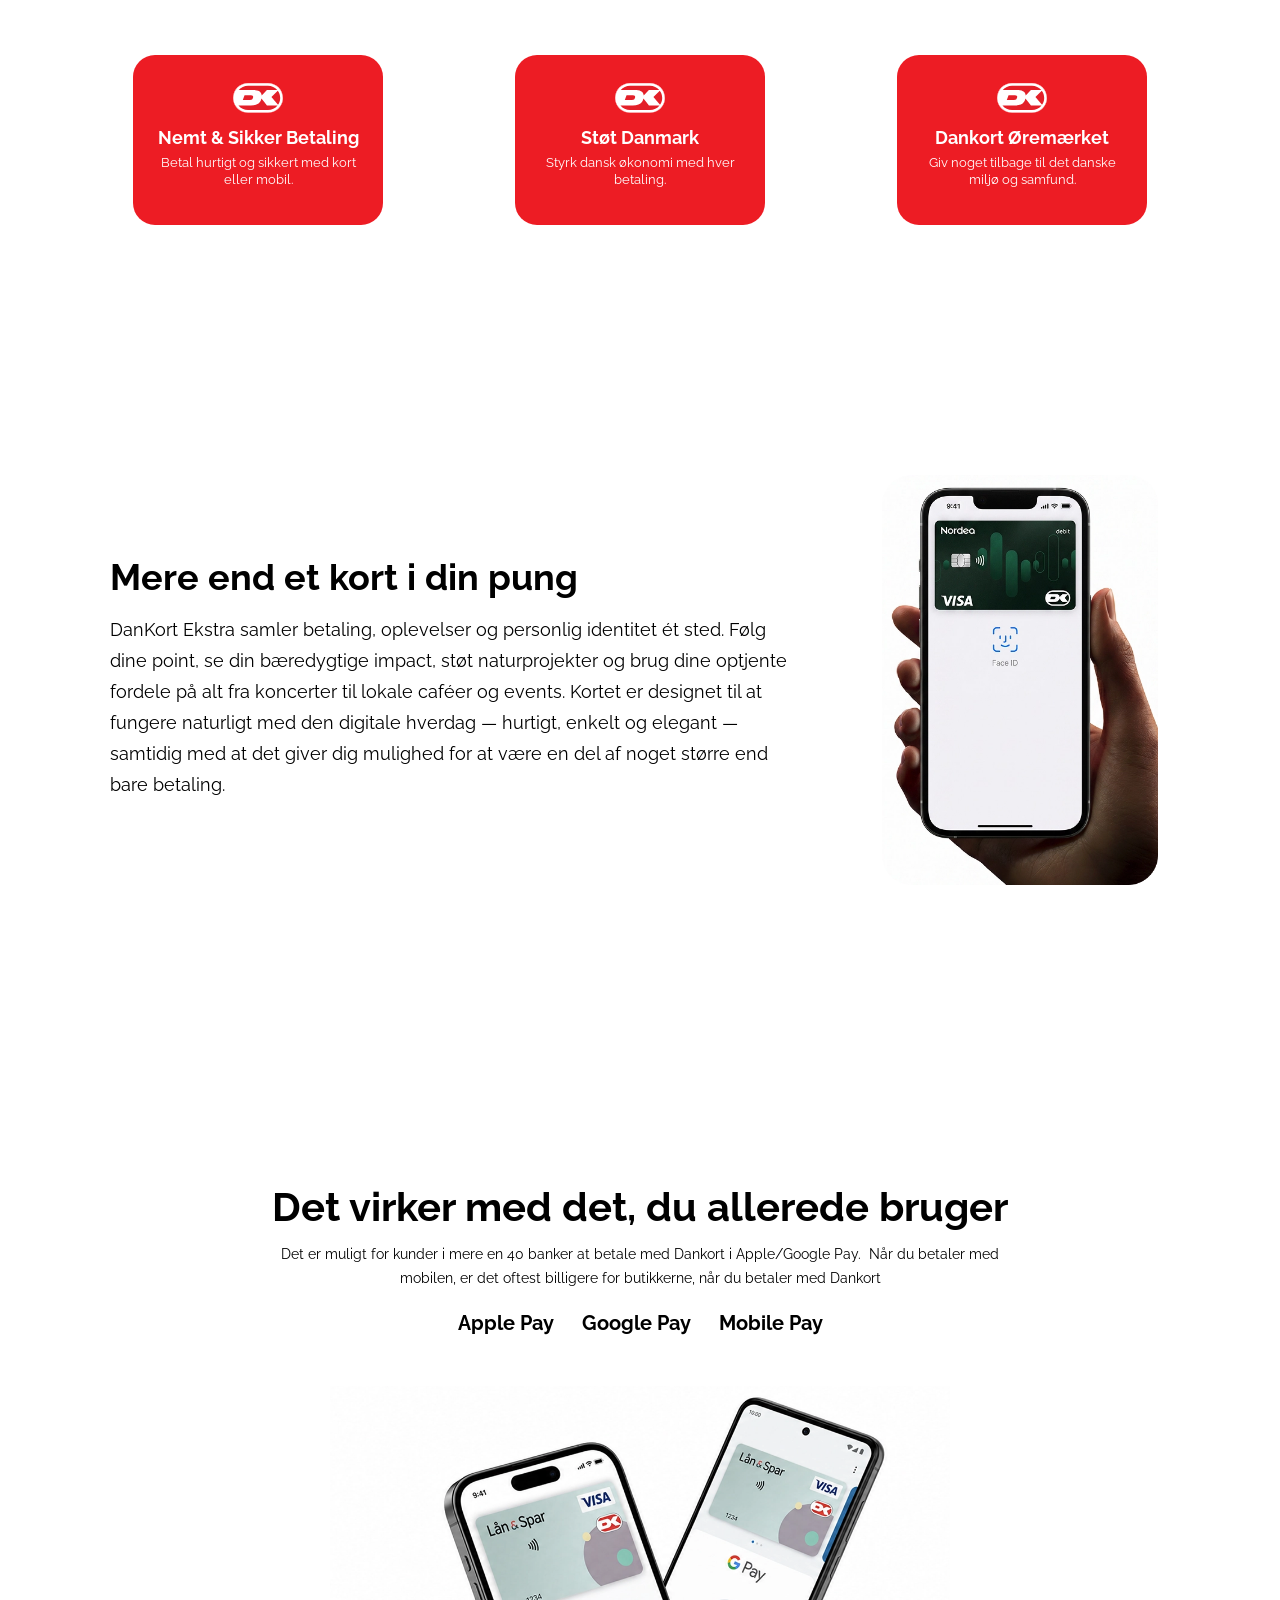
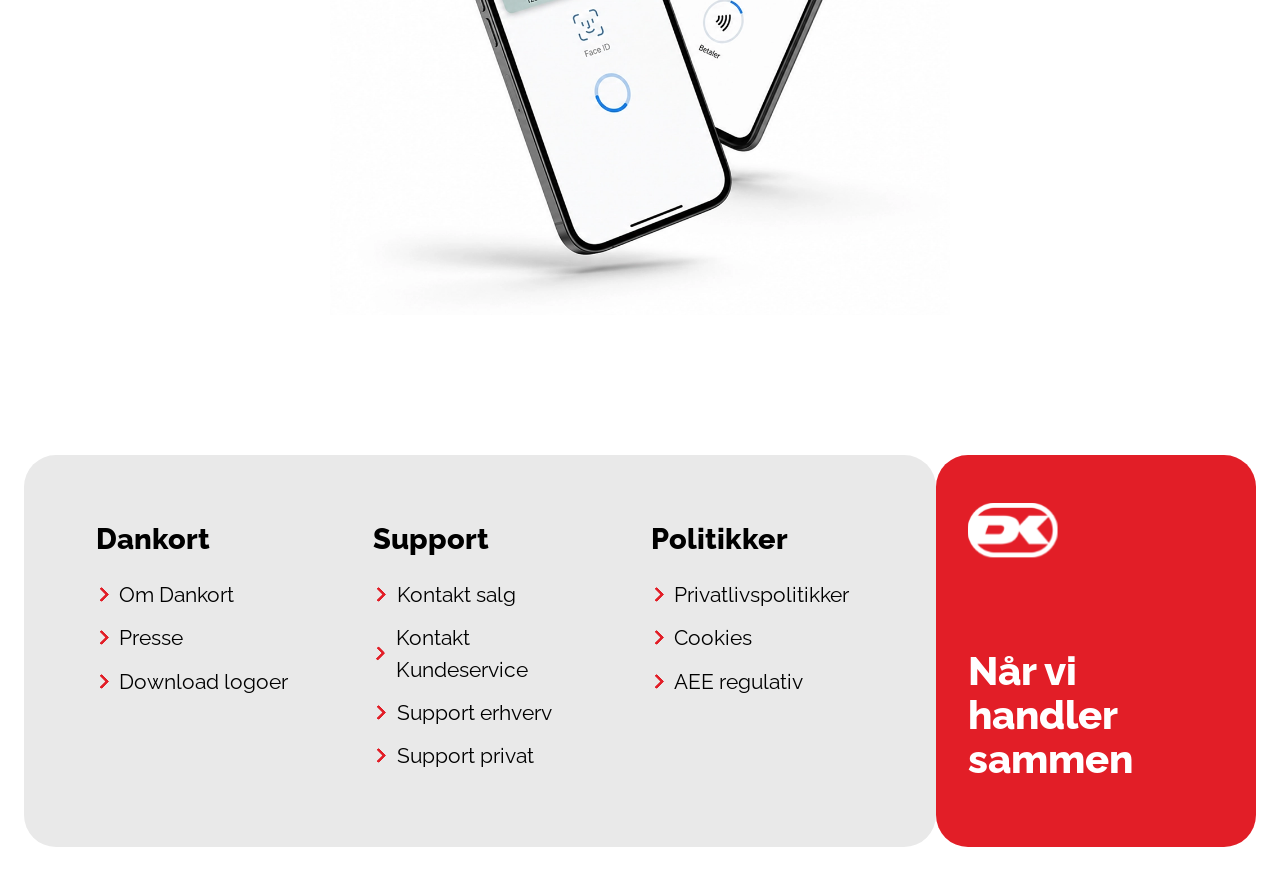
==== commit b54f512d: "lua-comit-ting" ====
--- a/about.html
+++ b/about.html
@@ -55,7 +55,7 @@
         </div>
       </div>
 
-     <!-- NAVIGATION -->
+      <!-- NAVIGATION -->
       <nav class="nav">
         <div class="nav-inner">
           <div class="menu-top">
@@ -73,8 +73,7 @@
               </a>
             </li>
             <li class="forside-link">
-  <a class="nav-link" href="index.html">Forside</a>
-</li>
+              <a class="nav-link" href="index.html">Forside</a>
             </li>
             <li><a class="nav-link" href="about.html">Hvorfor os?</a></li>
             <li><a class="nav-link" href="points.html">Point Butik</a></li>
@@ -113,8 +112,26 @@
         <img src="img/about/forrest.webp" alt="Skov" class="rounded-img" />
       </section>
 
-      <section class="tags">
-        <img src="img/about/TJEKBOKS.png" alt="tjekboks" />
+      <section class="tjek-tags-container">
+        <div class="tjek-tags">
+          <img src="img/about/tjek.svg" alt="" class="icon" />
+          <span>Danske Butikker</span>
+        </div>
+        <!-- tjek tags boksene -->
+        <div class="tjek-tags">
+          <img src="img/about/tjek.svg" alt="" class="icon" />
+          <span>Danske Økonomi</span>
+        </div>
+
+        <div class="tjek-tags">
+          <img src="img/about/tjek.svg" alt="" class="icon" />
+          <span>Dansk Natur</span>
+        </div>
+
+        <div class="tjek-tags">
+          <img src="img/about/tjek.svg" alt="" class="icon" />
+          <span>Danmarks Fremtid</span>
+        </div>
       </section>
 
       <section class="content-cards" aria-label="Dankort billedkarrusel">
--- a/css/generel.css
+++ b/css/generel.css
@@ -33,6 +33,11 @@
 @media (min-width: 1024px) {
   main {
     padding: 0 1.5rem;
+  }
+  .page-content {
+    max-width: 1200px;
+    margin: 0 auto;
+    padding-top: 3rem;
   }
 }
 /* --------- FONT---------*/
@@ -148,6 +153,7 @@
   p {
     font-size: 1.25rem;
   }
+
   /* --------- CTA---------*/
   .red-cta,
   .grey-cta,
--- a/css/about.css
+++ b/css/about.css
@@ -1,15 +1,3 @@
-* {
-  box-sizing: border-box;
-  margin: 0;
-  padding: 0;
-}
-
-body {
-  font-family: "Raleway", sans-serif;
-  color: #111;
-  background: #fff;
-}
-
 /* --------- MOBILE FIRST ---------*/
 .page {
   max-width: 1000px;
@@ -93,13 +81,43 @@
 .small-card {
   object-fit: contain;
 }
-
-.tags {
+/* --- flueben /tjek bokse ---*/
+.tjek-tags-container {
+  display: grid;
+  grid-template-columns: repeat(2, 1fr);
+  gap: 12px;
+  align-items: start;
+  margin-bottom: 4rem;
+}
+
+/* boksen */
+.tjek-tags {
   display: flex;
-  flex-wrap: wrap;
+  align-items: center;
   justify-content: center;
-  gap: 16px;
-  margin: 82px 0 118px;
+  gap: 15px;
+  background-color: var(--color-bg-primary);
+  padding: 10px 14px;
+  border-radius: 22px;
+  box-shadow:
+    0 3px 8px rgba(0, 0, 0, 0.12),
+    0 1px 3px rgba(0, 0, 0, 0.08);
+  margin-top: 1rem;
+}
+
+/* flueben */
+.icon {
+  width: 22px;
+  height: 22px;
+  object-fit: contain;
+  flex-shrink: 0;
+}
+
+.tjek-tags span {
+  font-size: 10px;
+  font-weight: 500;
+  line-height: 1.2;
+  color: var(--color-text-primary);
 }
 
 .content-cards {
@@ -335,15 +353,23 @@
     border-radius: 25px;
     justify-self: end;
   }
-
-  .tags {
-    gap: 30px;
-    margin: 120px 0 170px;
-  }
-
-  .tags span {
-    padding: 12px 20px;
-    font-size: 16px;
+  /* --- flueben /tjek bokse ---*/
+
+  .tjek-tags {
+    gap: 15px;
+    padding: 10px 14px;
+    border-radius: 22px;
+    margin-top: 1rem;
+  }
+
+  /* flueben */
+  .icon {
+    width: 26px;
+    height: 26px;
+  }
+
+  .tjek-tags span {
+    font-size: 14px;
   }
 
   .content-cards {
@@ -412,7 +438,7 @@
 /* --------- DESKTOP ---------*/
 @media (min-width: 1024px) {
   .page {
-    max-width: 1100px;
+    max-width: 1200px;
     margin: 0 auto;
     padding: 92px 70px;
   }
@@ -480,10 +506,26 @@
     justify-self: end;
   }
 
-  .tags {
-    gap: 50px;
-    margin-top: 150px;
-    margin-bottom: 250px;
+  /* --- flueben /tjek bokse ---*/
+  .tjek-tags-container {
+    grid-template-columns: repeat(4, 1fr);
+    gap: 20px;
+    margin-top: 7rem;
+    margin-bottom: 9rem;
+  }
+
+  .tjek-tags {
+    padding: 12px 18px;
+    border-radius: 40px;
+  }
+
+  .icon {
+    width: 30px;
+    height: 30px;
+  }
+
+  .tjek-tags span {
+    font-size: 17px;
   }
 
   .content-cards {
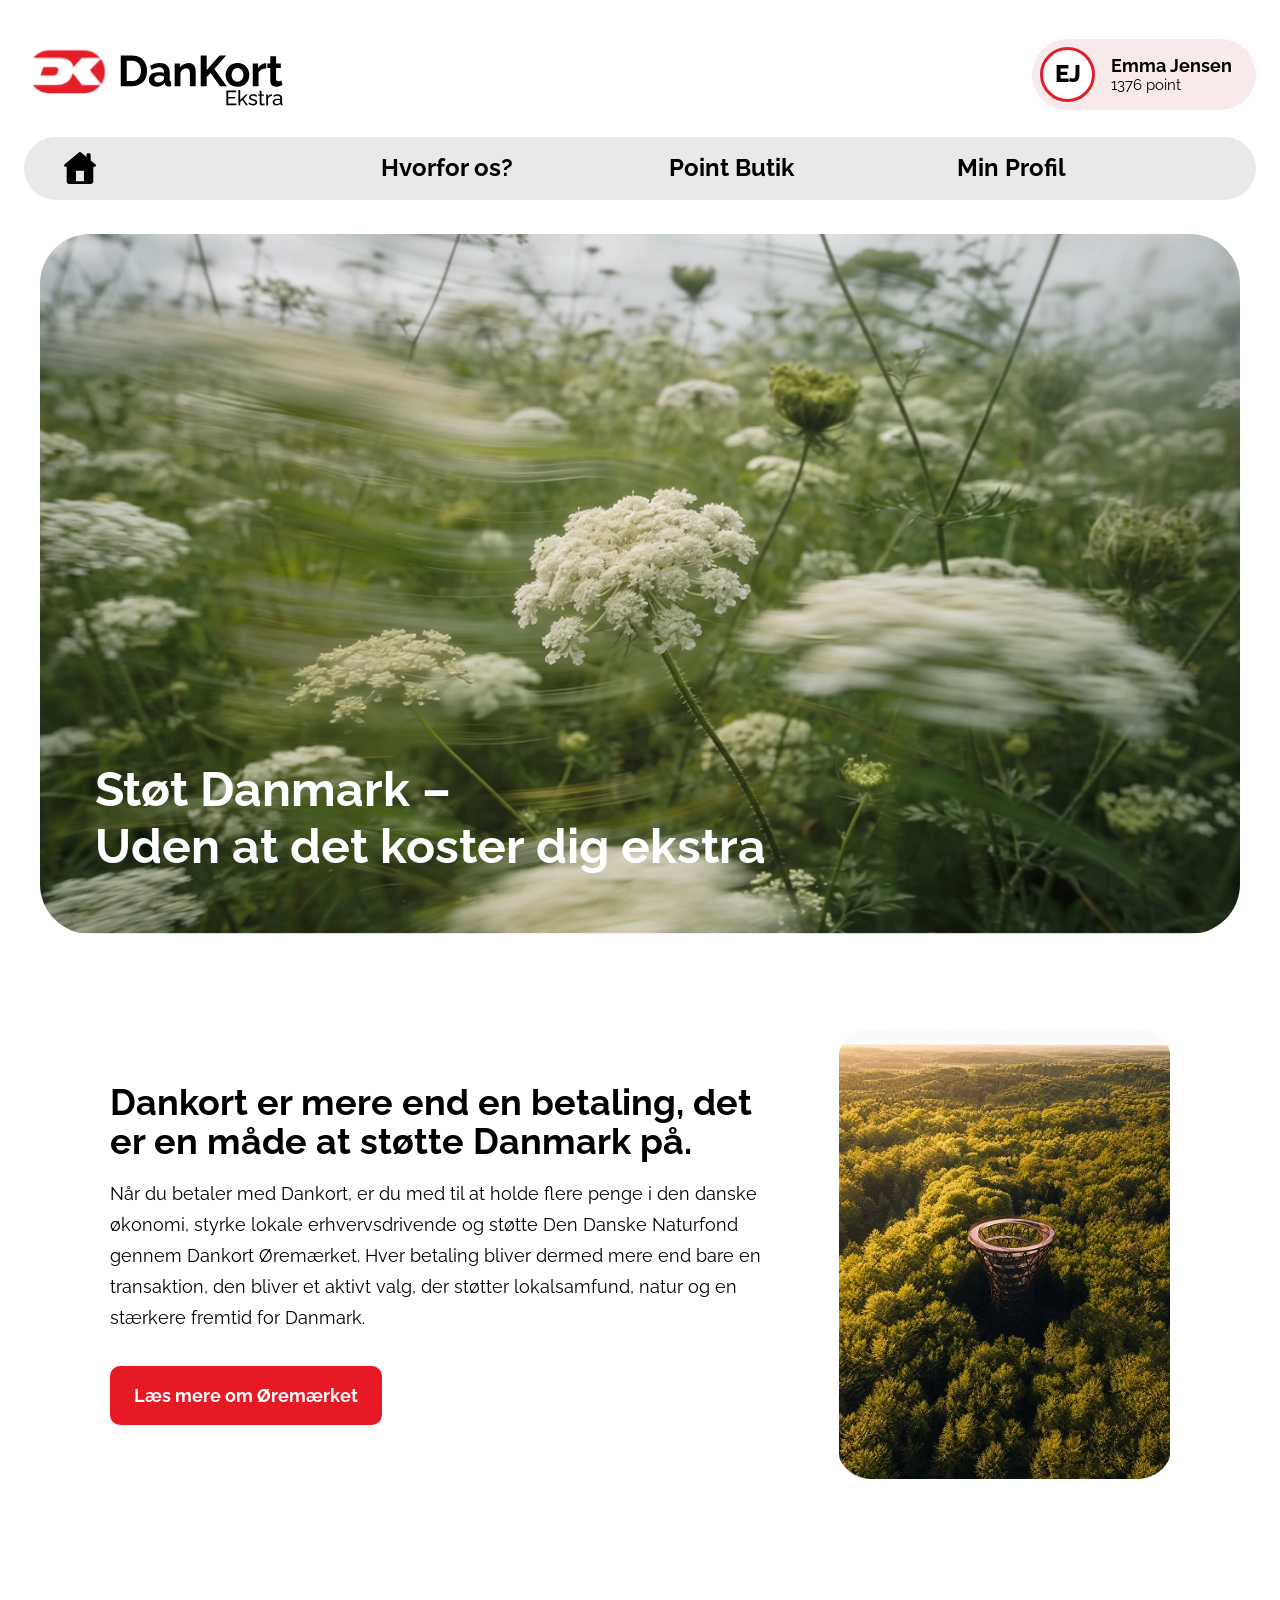
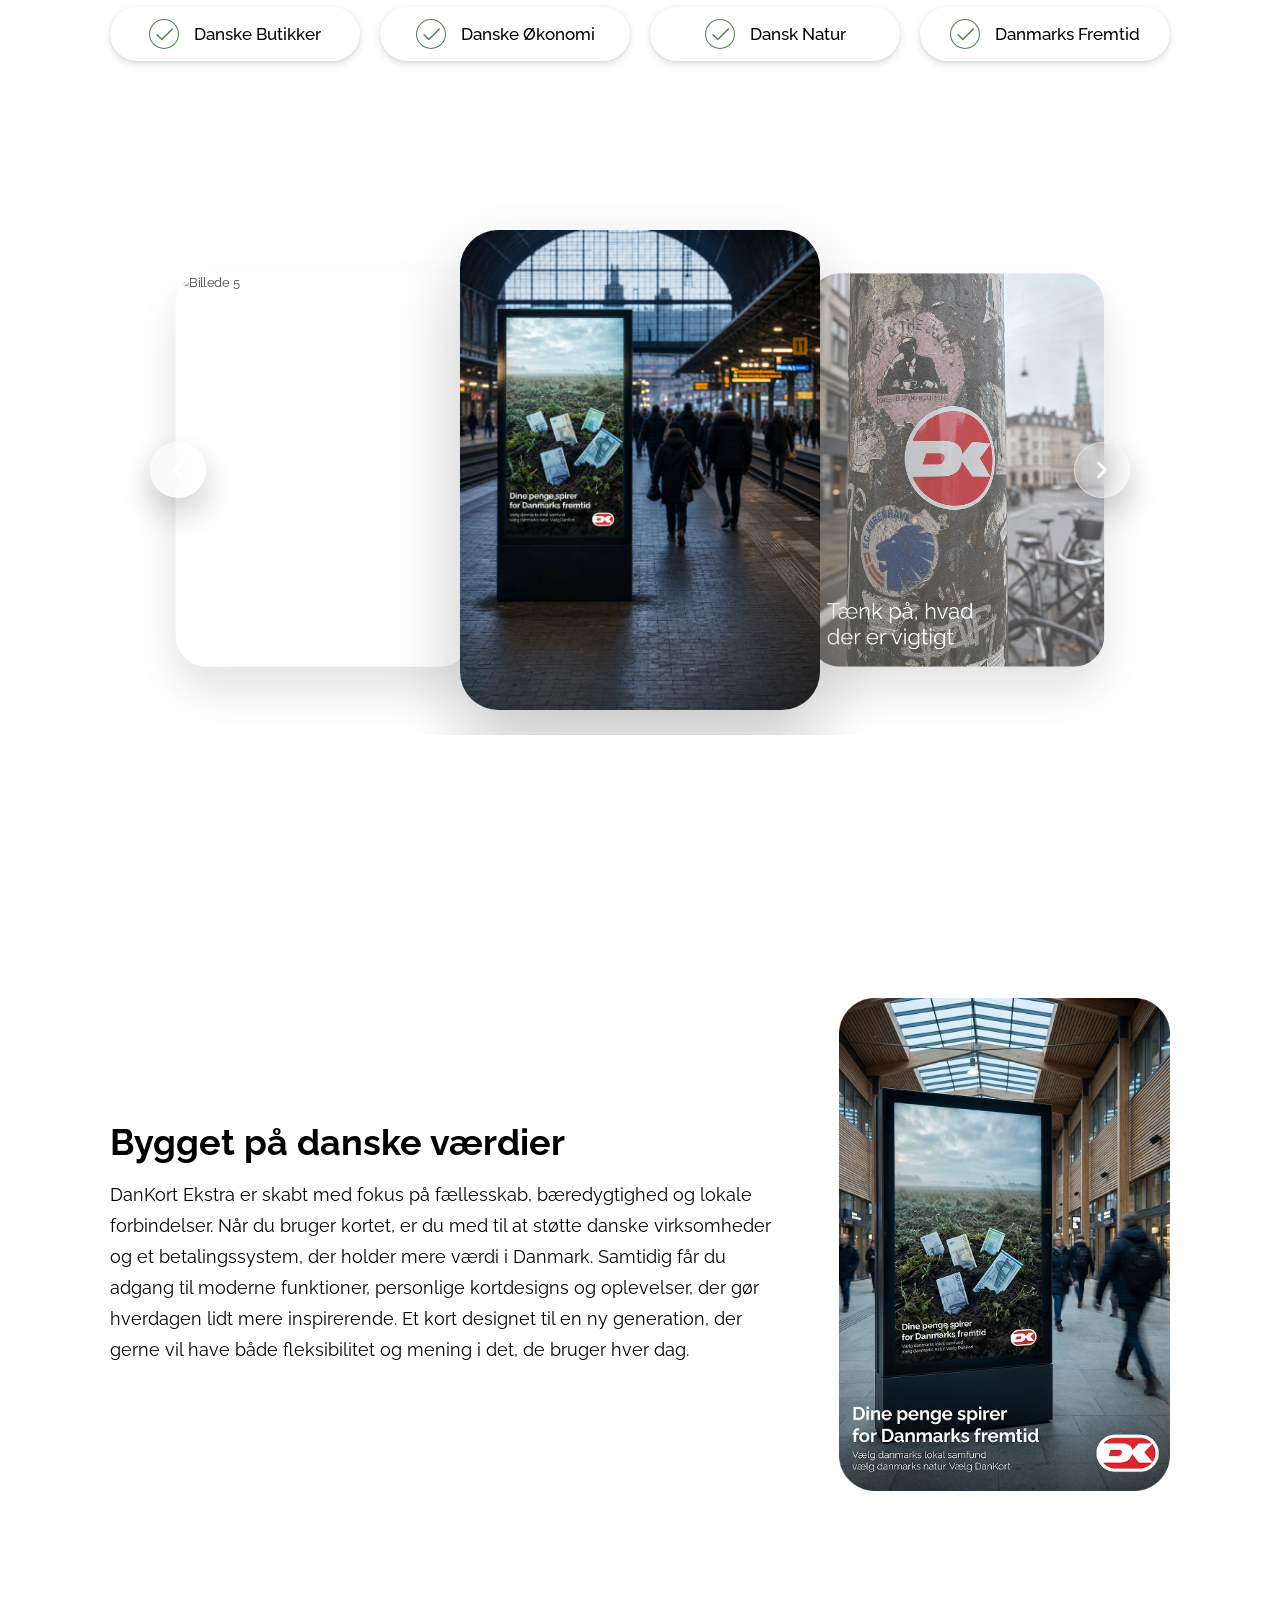
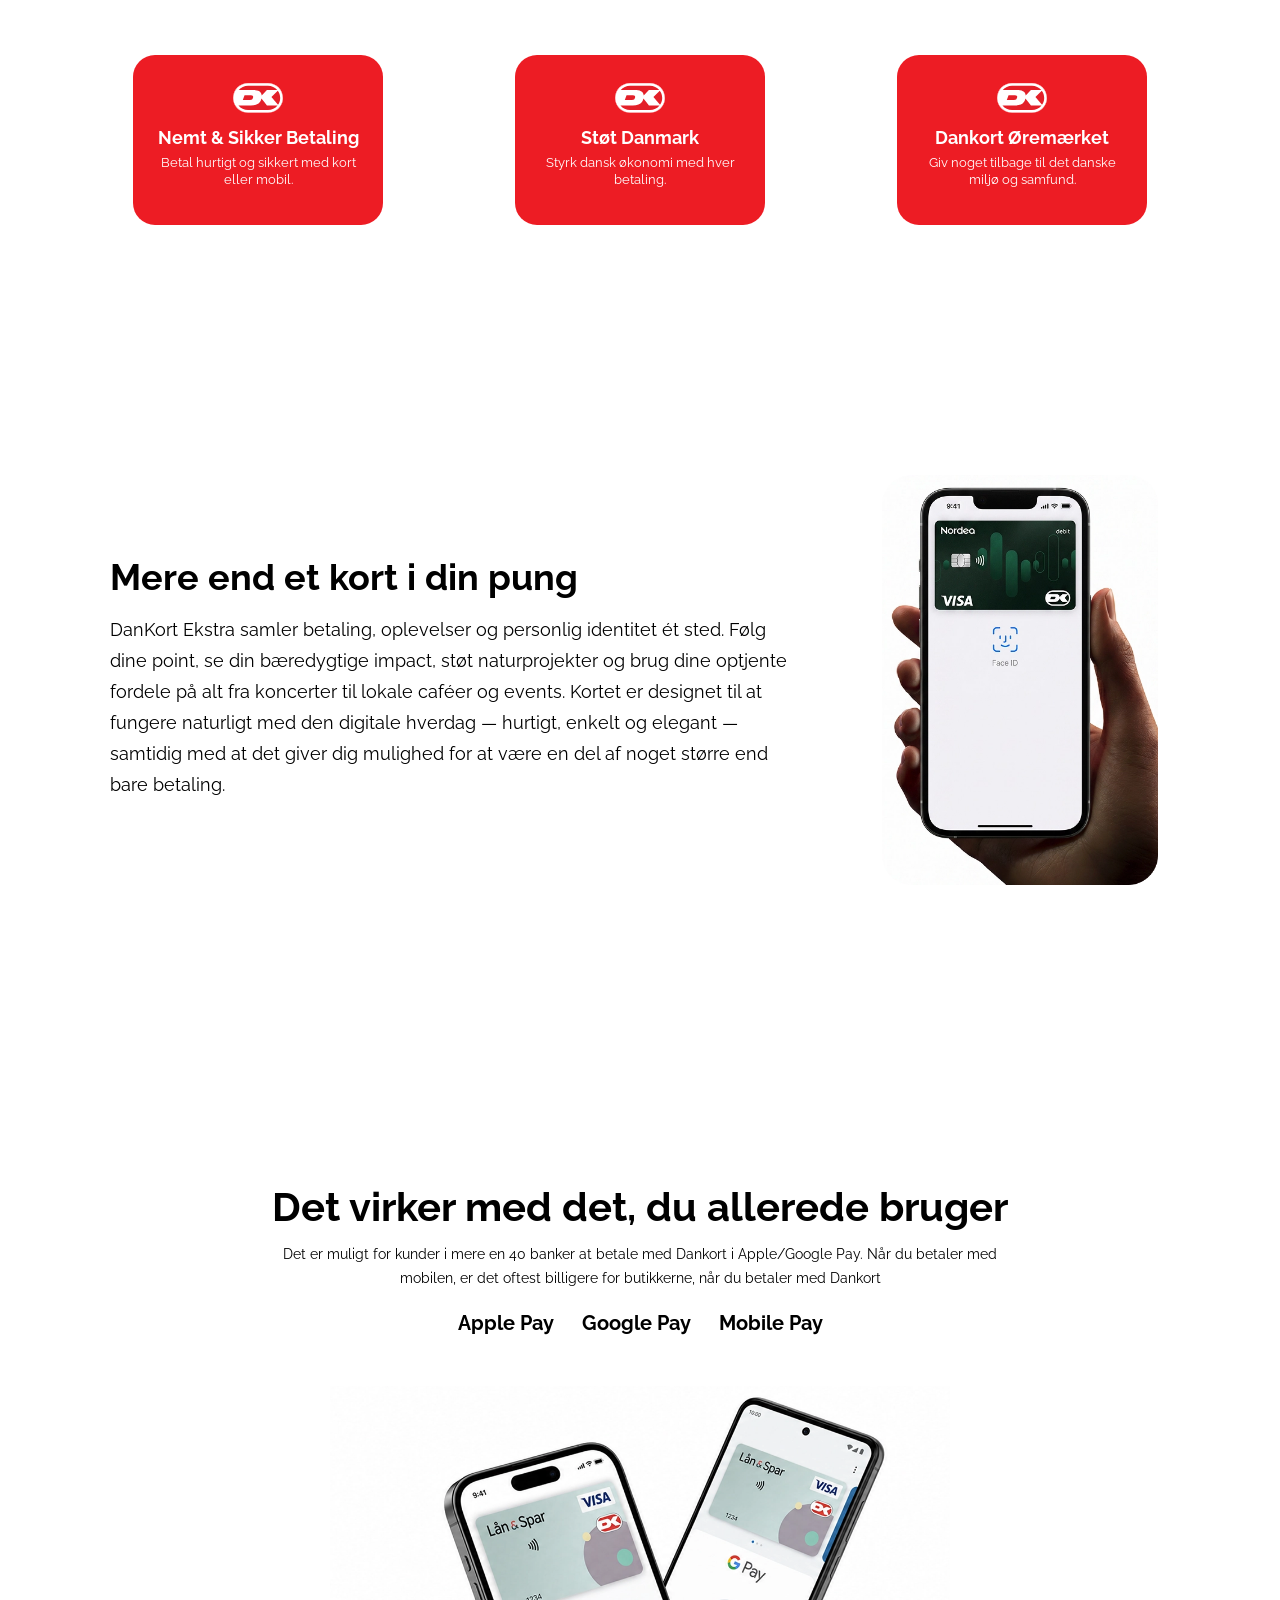
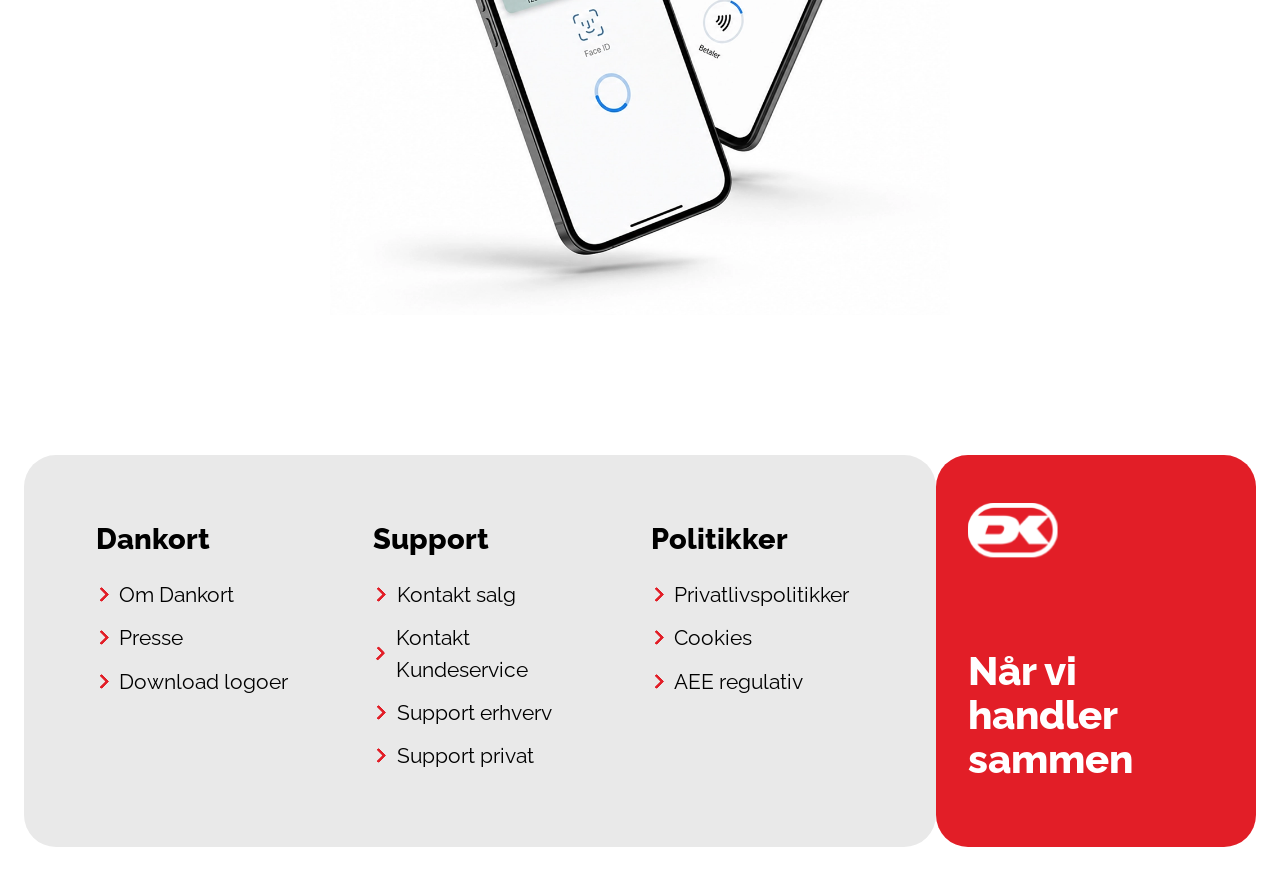
==== commit 2fd4f376: "rettelser for html validering, og sjette sektion på index, og småting" ====
--- a/about.html
+++ b/about.html
@@ -17,7 +17,7 @@
     />
   </head>
   <body>
-    <!--- Header --->
+    <!-- Header -->
     <header class="header">
       <div class="header-top">
         <!-- Burger menu (mobil + tablet) -->
@@ -192,17 +192,17 @@
 
       <section class="features">
         <div>
-          <img class="logo" src="img/about/Clip path group.svg" alt="logo" />
+          <img class="logo" src="img/about/clip-path-group.svg" alt="logo" />
           <h2>Nemt & Sikker Betaling</h2>
           <p>Betal hurtigt og sikkert med kort eller mobil.</p>
         </div>
         <div>
-          <img class="logo" src="img/about/Clip path group.svg" alt="logo" />
+          <img class="logo" src="img/about/clip-path-group.svg" alt="logo" />
           <h2>Støt Danmark</h2>
           <p>Styrk dansk økonomi med hver betaling.</p>
         </div>
         <div>
-          <img class="logo" src="img/about/Clip path group.svg" alt="logo" />
+          <img class="logo" src="img/about/clip-path-group.svg" alt="logo" />
           <h2>Dankort Øremærket</h2>
           <p>Giv noget tilbage til det danske miljø og samfund.</p>
         </div>
@@ -228,8 +228,7 @@
         <h2>Det virker med det, du allerede bruger</h2>
         <p>
           Det er muligt for kunder i mere en 40 banker at betale med Dankort i
-          Apple/Google Pay.  -Når du betaler med mobilen, er det oftest billigere
+          Apple/Google Pay. Når du betaler med mobilen, er det oftest billigere
           for butikkerne, når du betaler med Dankort
         </p>
 
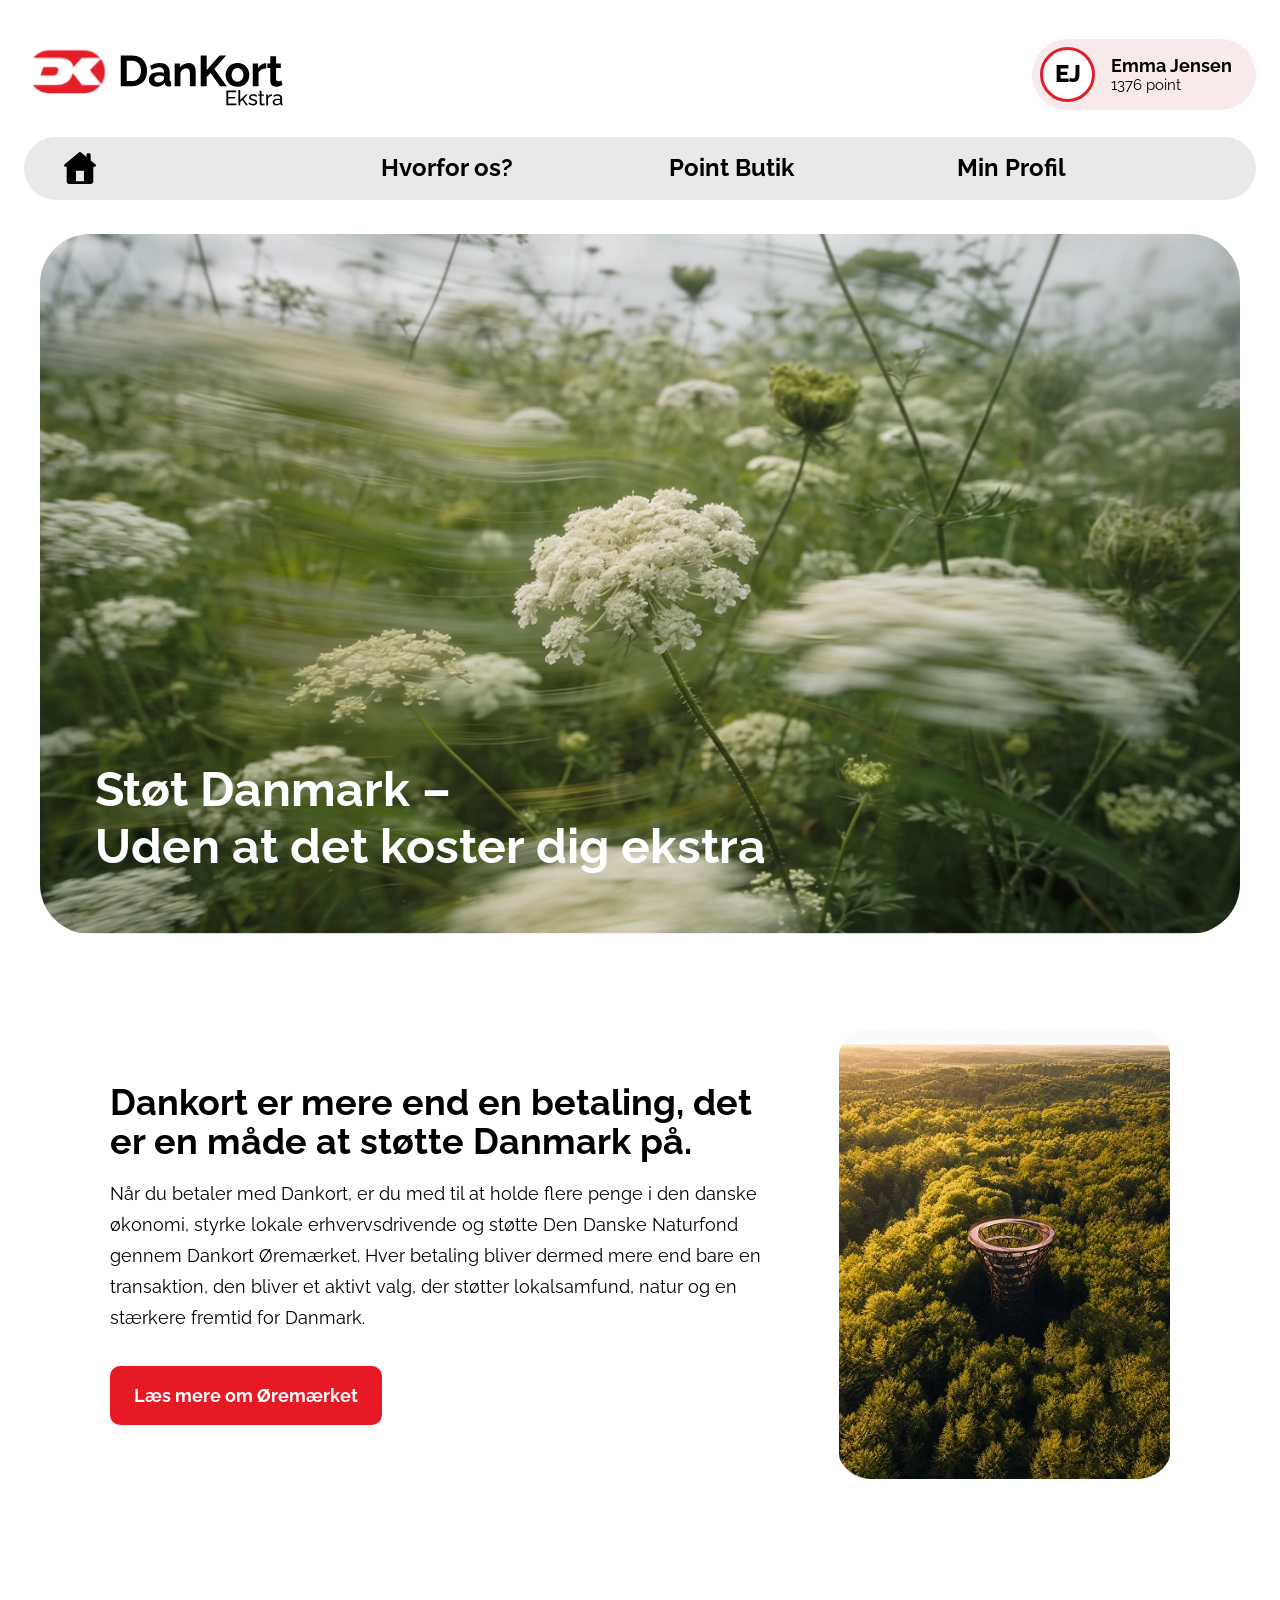
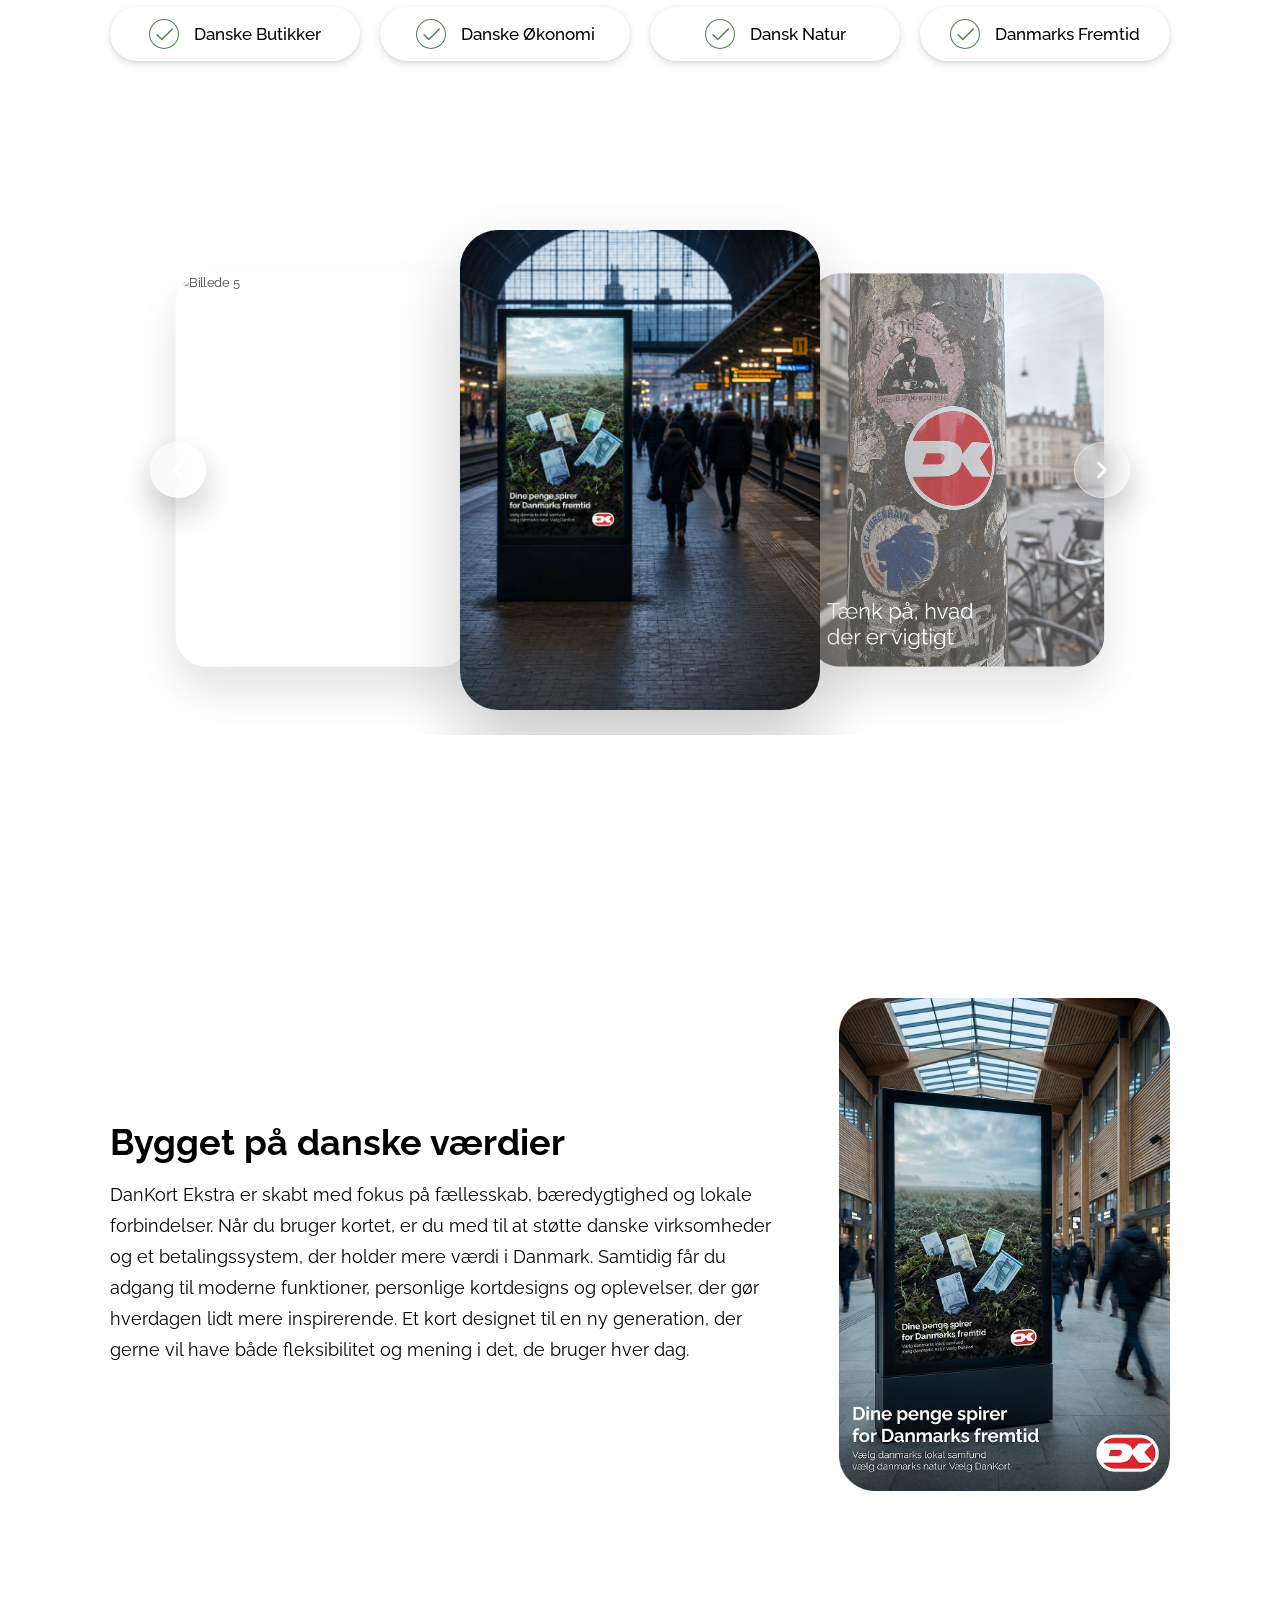
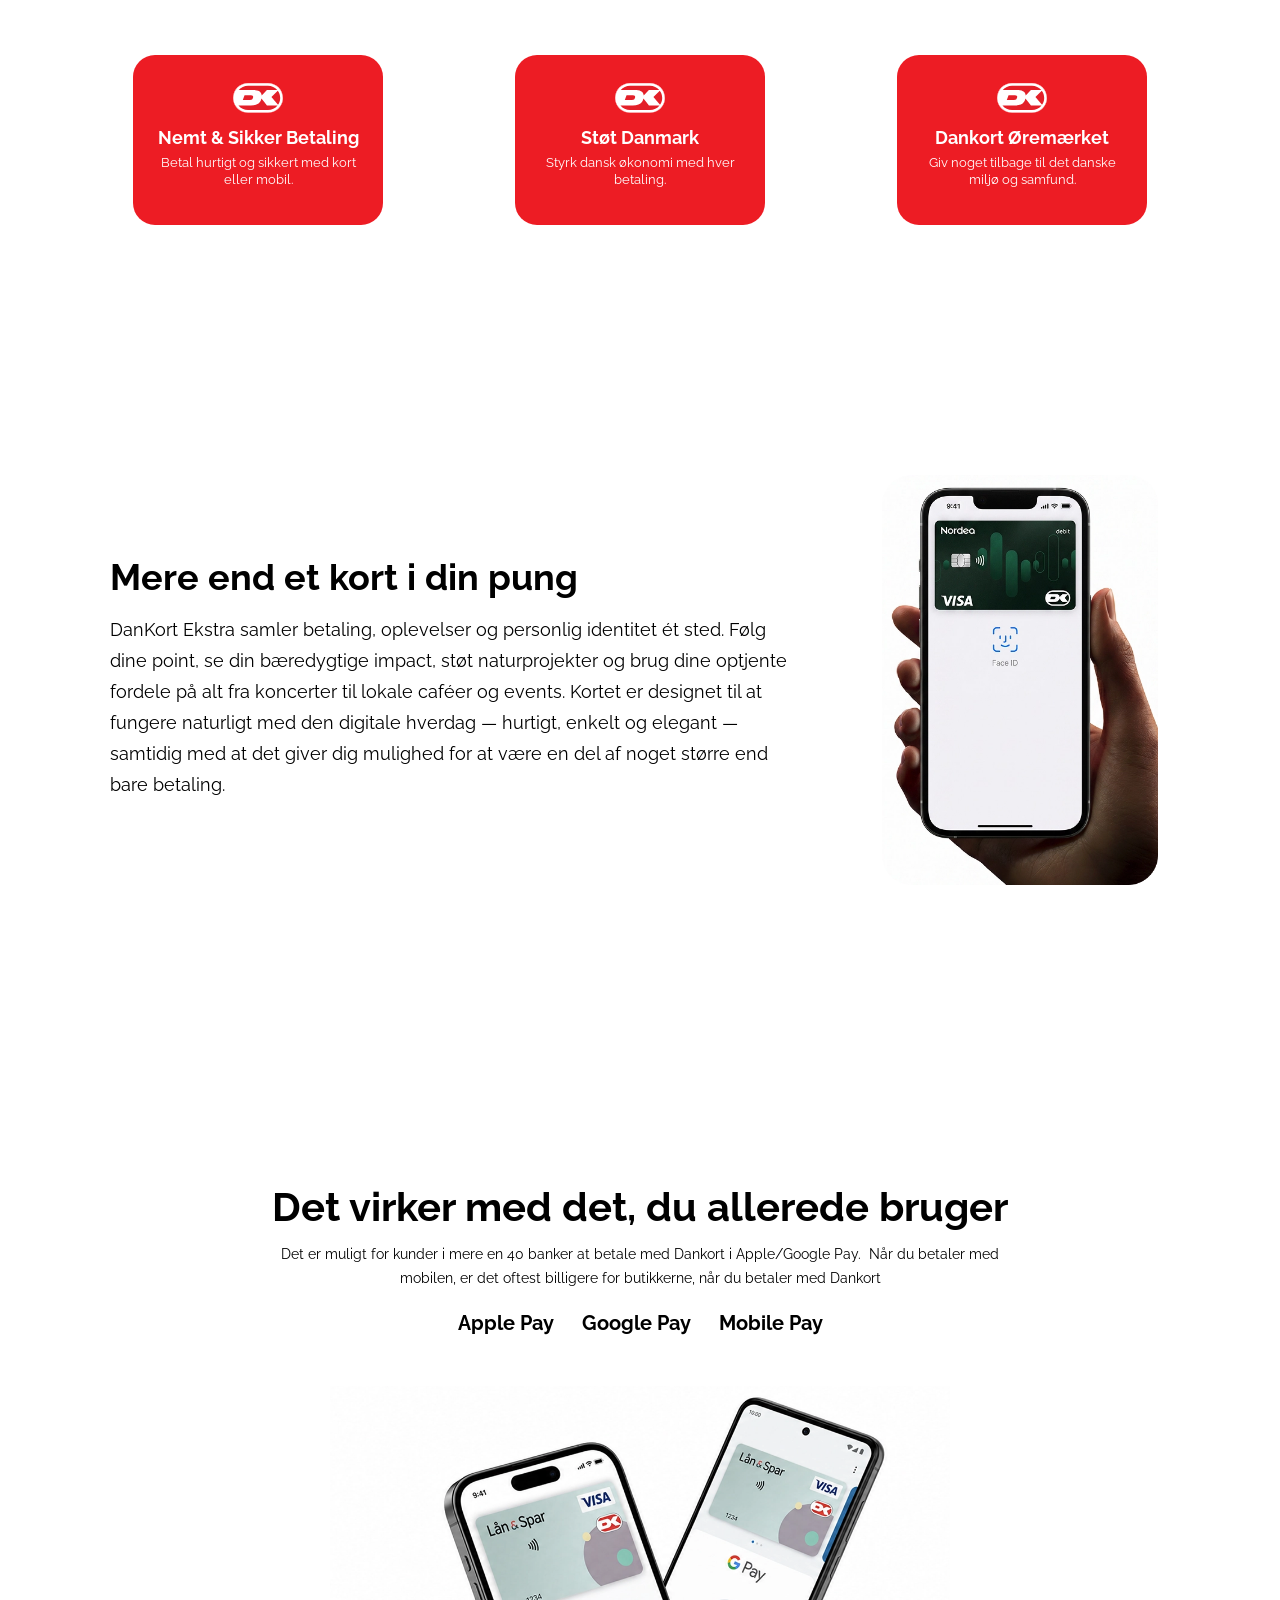
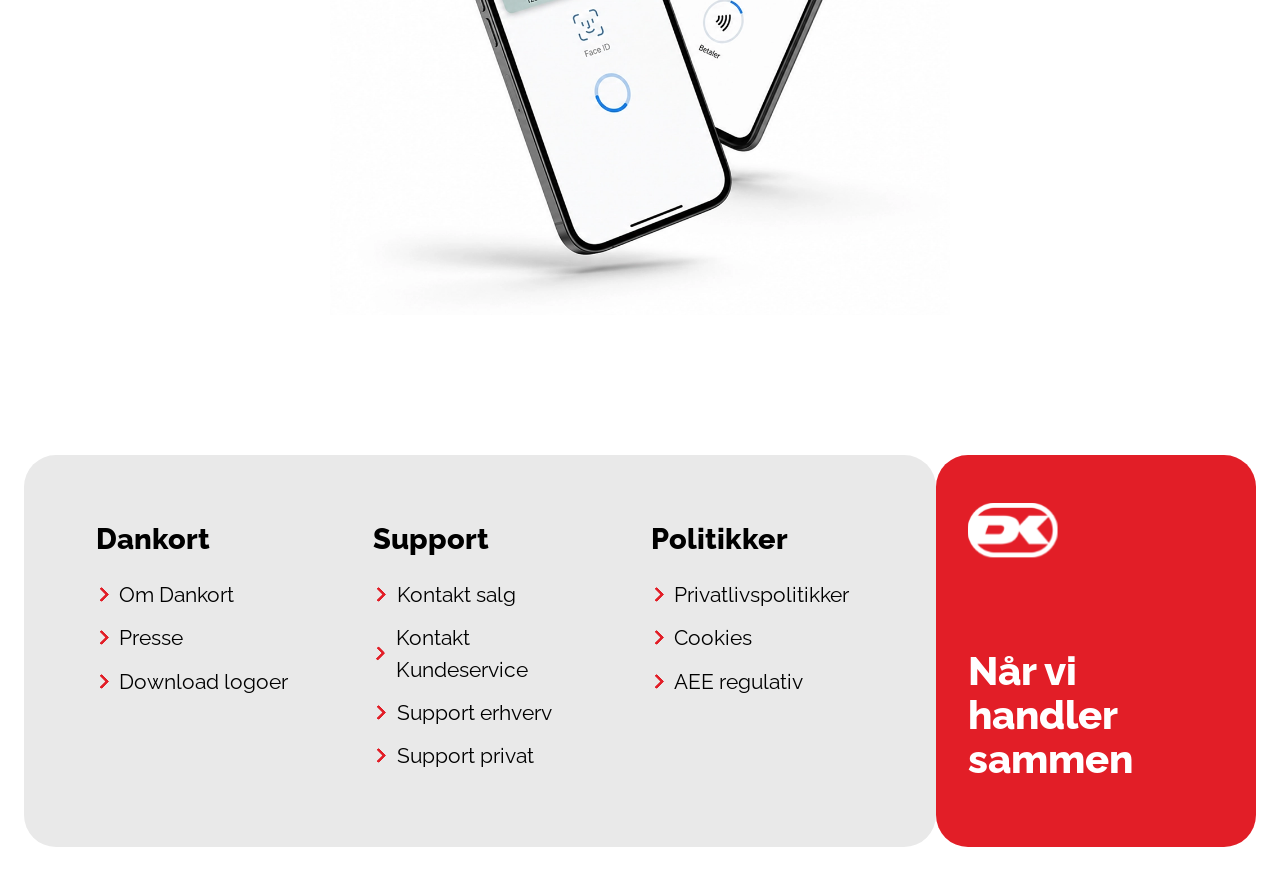
==== commit 52f43ed9: "Title skift" ====
--- a/about.html
+++ b/about.html
@@ -4,7 +4,7 @@
     <meta charset="UTF-8" />
     <meta name="viewport" content="width=device-width, initial-scale=1.0" />
     <link rel="icon" type="image/svg+xml" href="img/header-footer/logo.svg" />
-    <title>Dankort</title>
+    <title>Dankort Ekstra</title>
     <link rel="stylesheet" href="css/reset.css" />
     <link rel="stylesheet" href="css/generel.css" />
     <link rel="stylesheet" href="css/componenter.css" />
@@ -17,7 +17,7 @@
     />
   </head>
   <body>
-    <!-- Header -->
+    <!--- Header --->
     <header class="header">
       <div class="header-top">
         <!-- Burger menu (mobil + tablet) -->
@@ -192,17 +192,17 @@
 
       <section class="features">
         <div>
-          <img class="logo" src="img/about/clip-path-group.svg" alt="logo" />
+          <img class="logo" src="img/about/Clip path group.svg" alt="logo" />
           <h2>Nemt & Sikker Betaling</h2>
           <p>Betal hurtigt og sikkert med kort eller mobil.</p>
         </div>
         <div>
-          <img class="logo" src="img/about/clip-path-group.svg" alt="logo" />
+          <img class="logo" src="img/about/Clip path group.svg" alt="logo" />
           <h2>Støt Danmark</h2>
           <p>Styrk dansk økonomi med hver betaling.</p>
         </div>
         <div>
-          <img class="logo" src="img/about/clip-path-group.svg" alt="logo" />
+          <img class="logo" src="img/about/Clip path group.svg" alt="logo" />
           <h2>Dankort Øremærket</h2>
           <p>Giv noget tilbage til det danske miljø og samfund.</p>
         </div>
@@ -228,7 +228,8 @@
         <h2>Det virker med det, du allerede bruger</h2>
         <p>
           Det er muligt for kunder i mere en 40 banker at betale med Dankort i
-          Apple/Google Pay. Når du betaler med mobilen, er det oftest billigere
+          Apple/Google Pay.  +Når du betaler med mobilen, er det oftest billigere
           for butikkerne, når du betaler med Dankort
         </p>
 
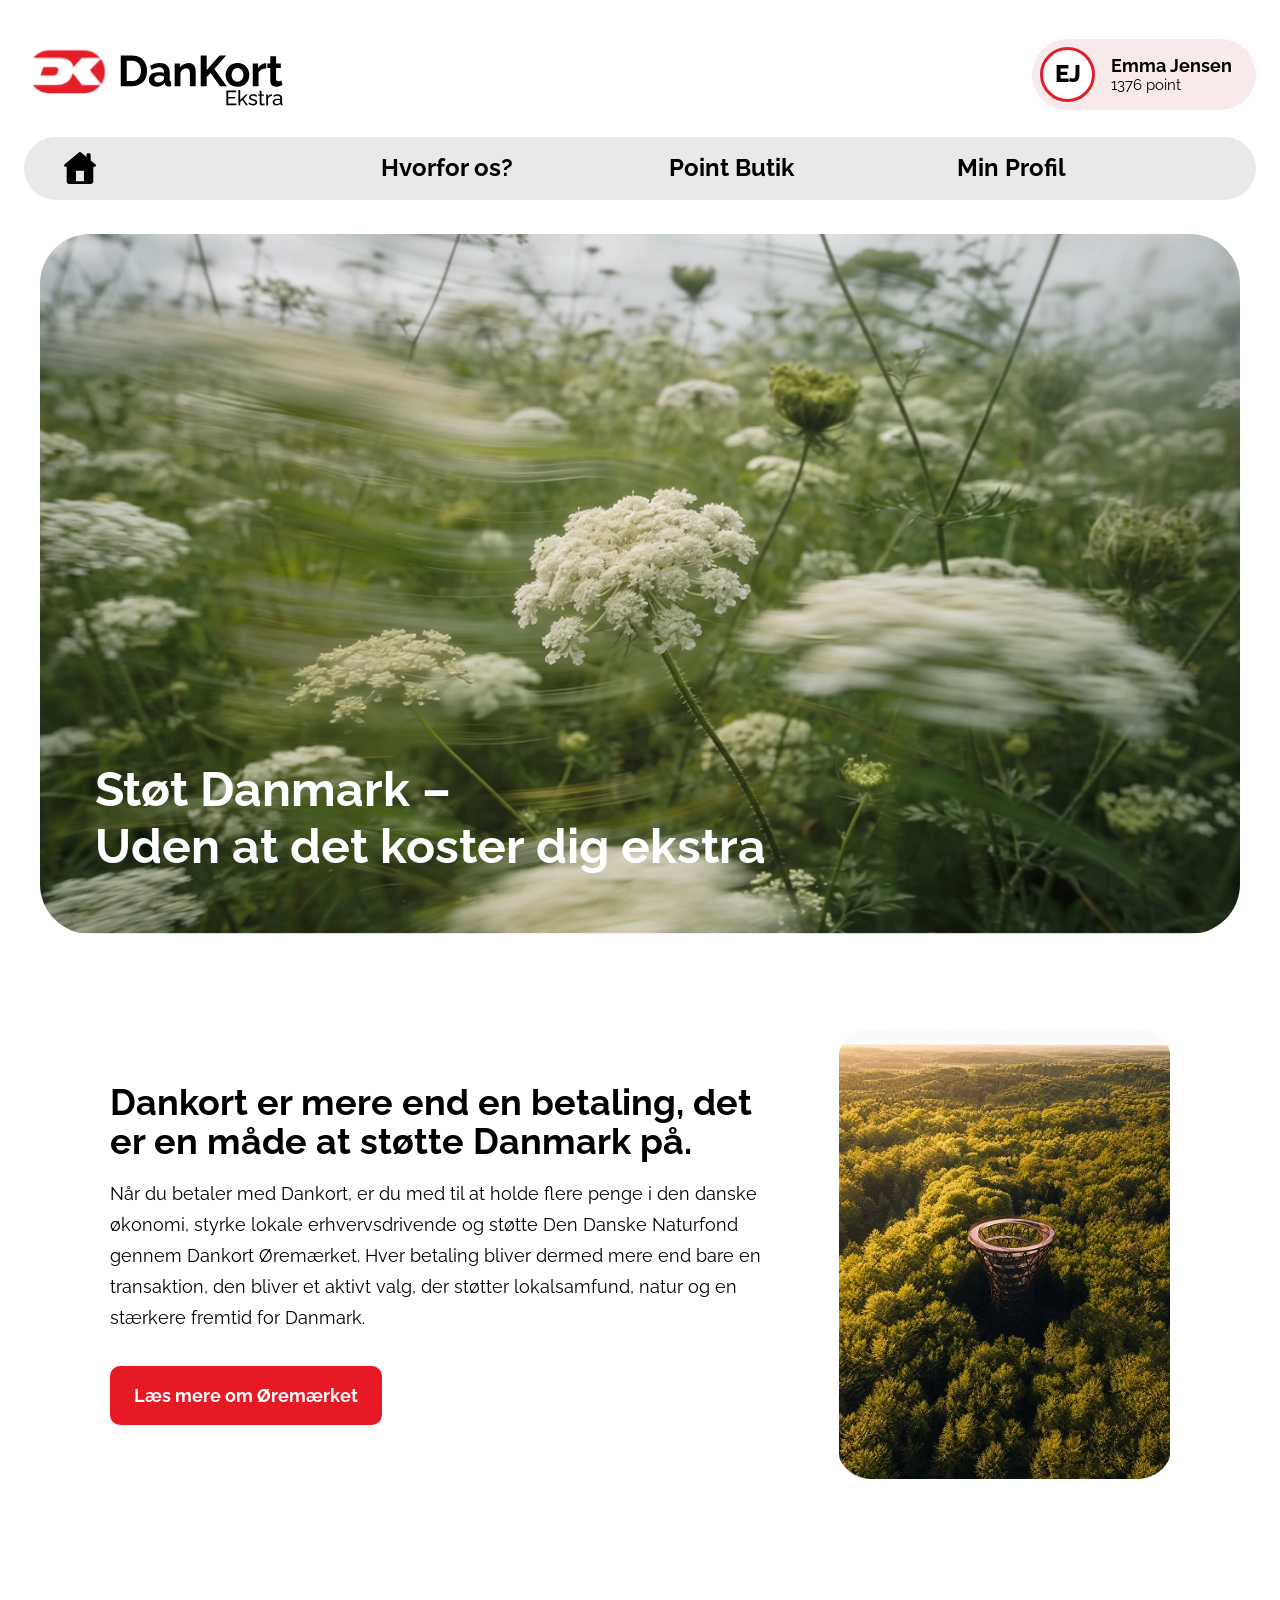
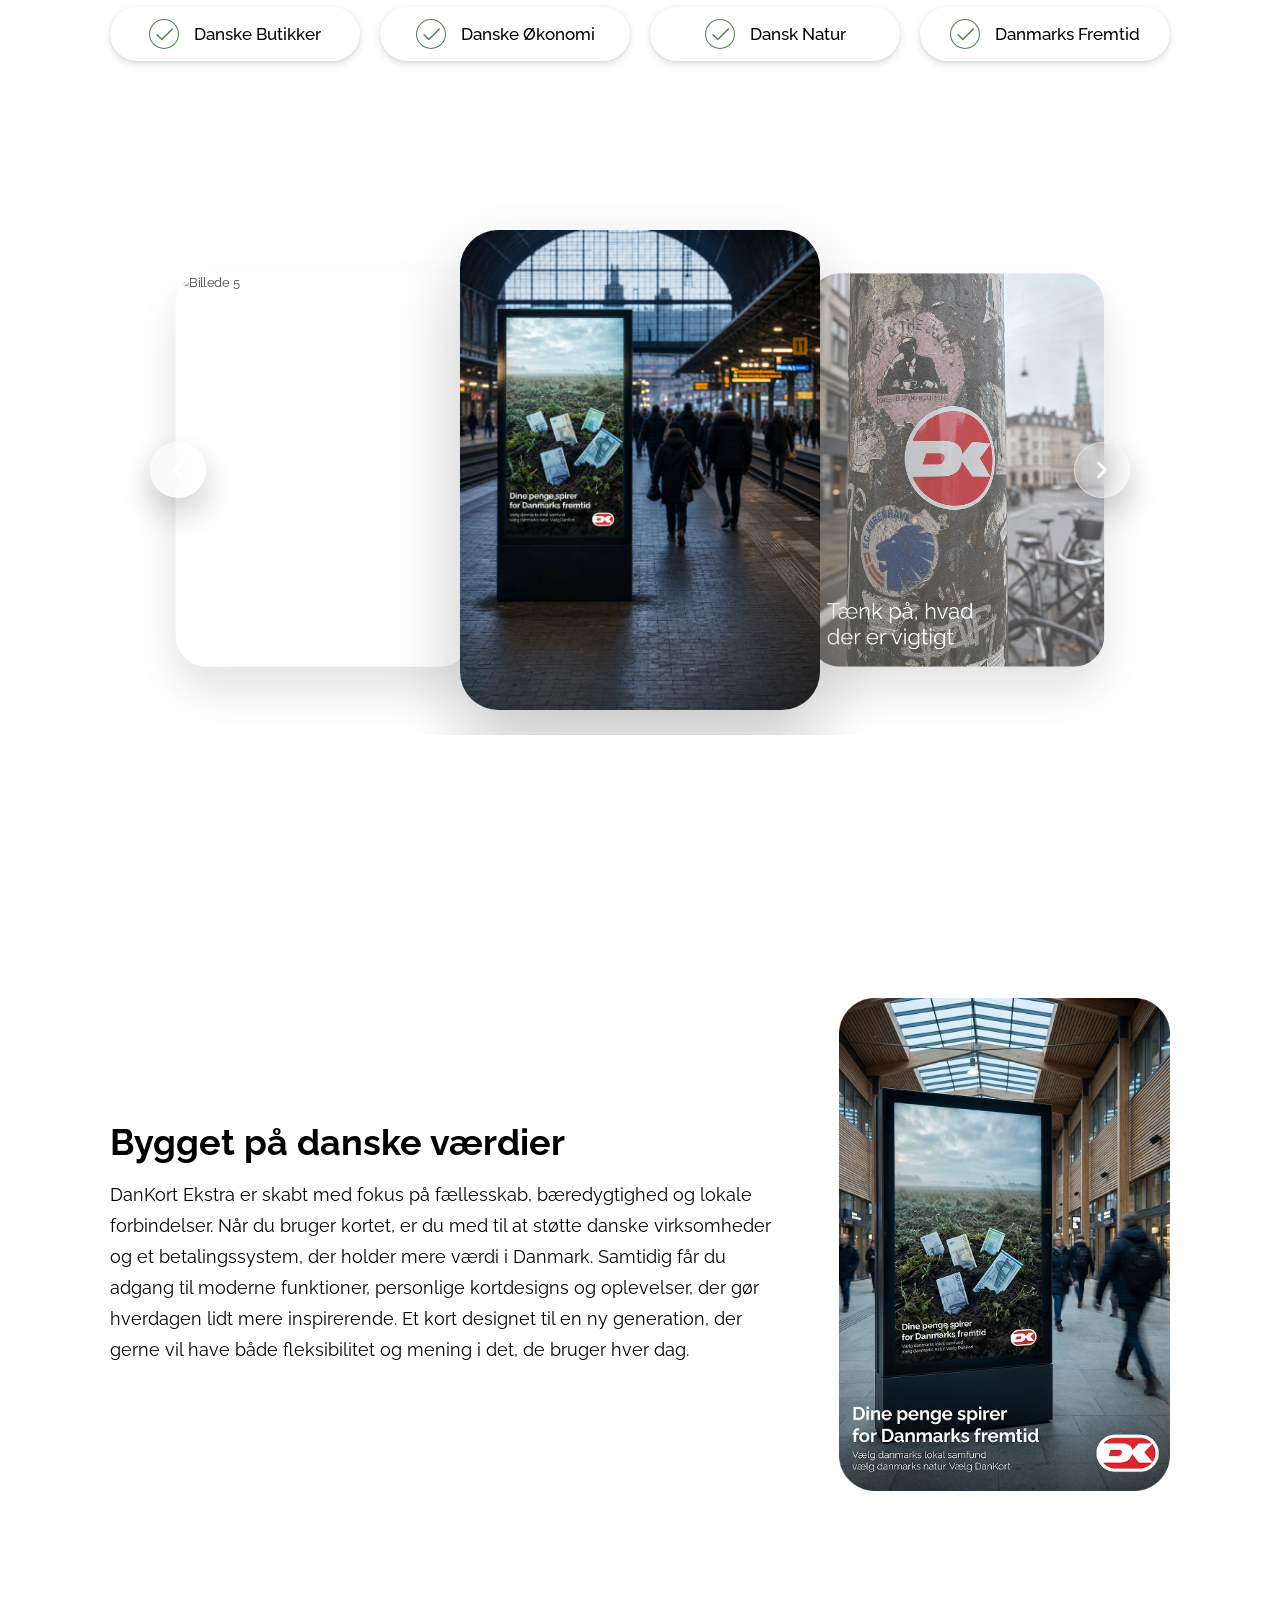
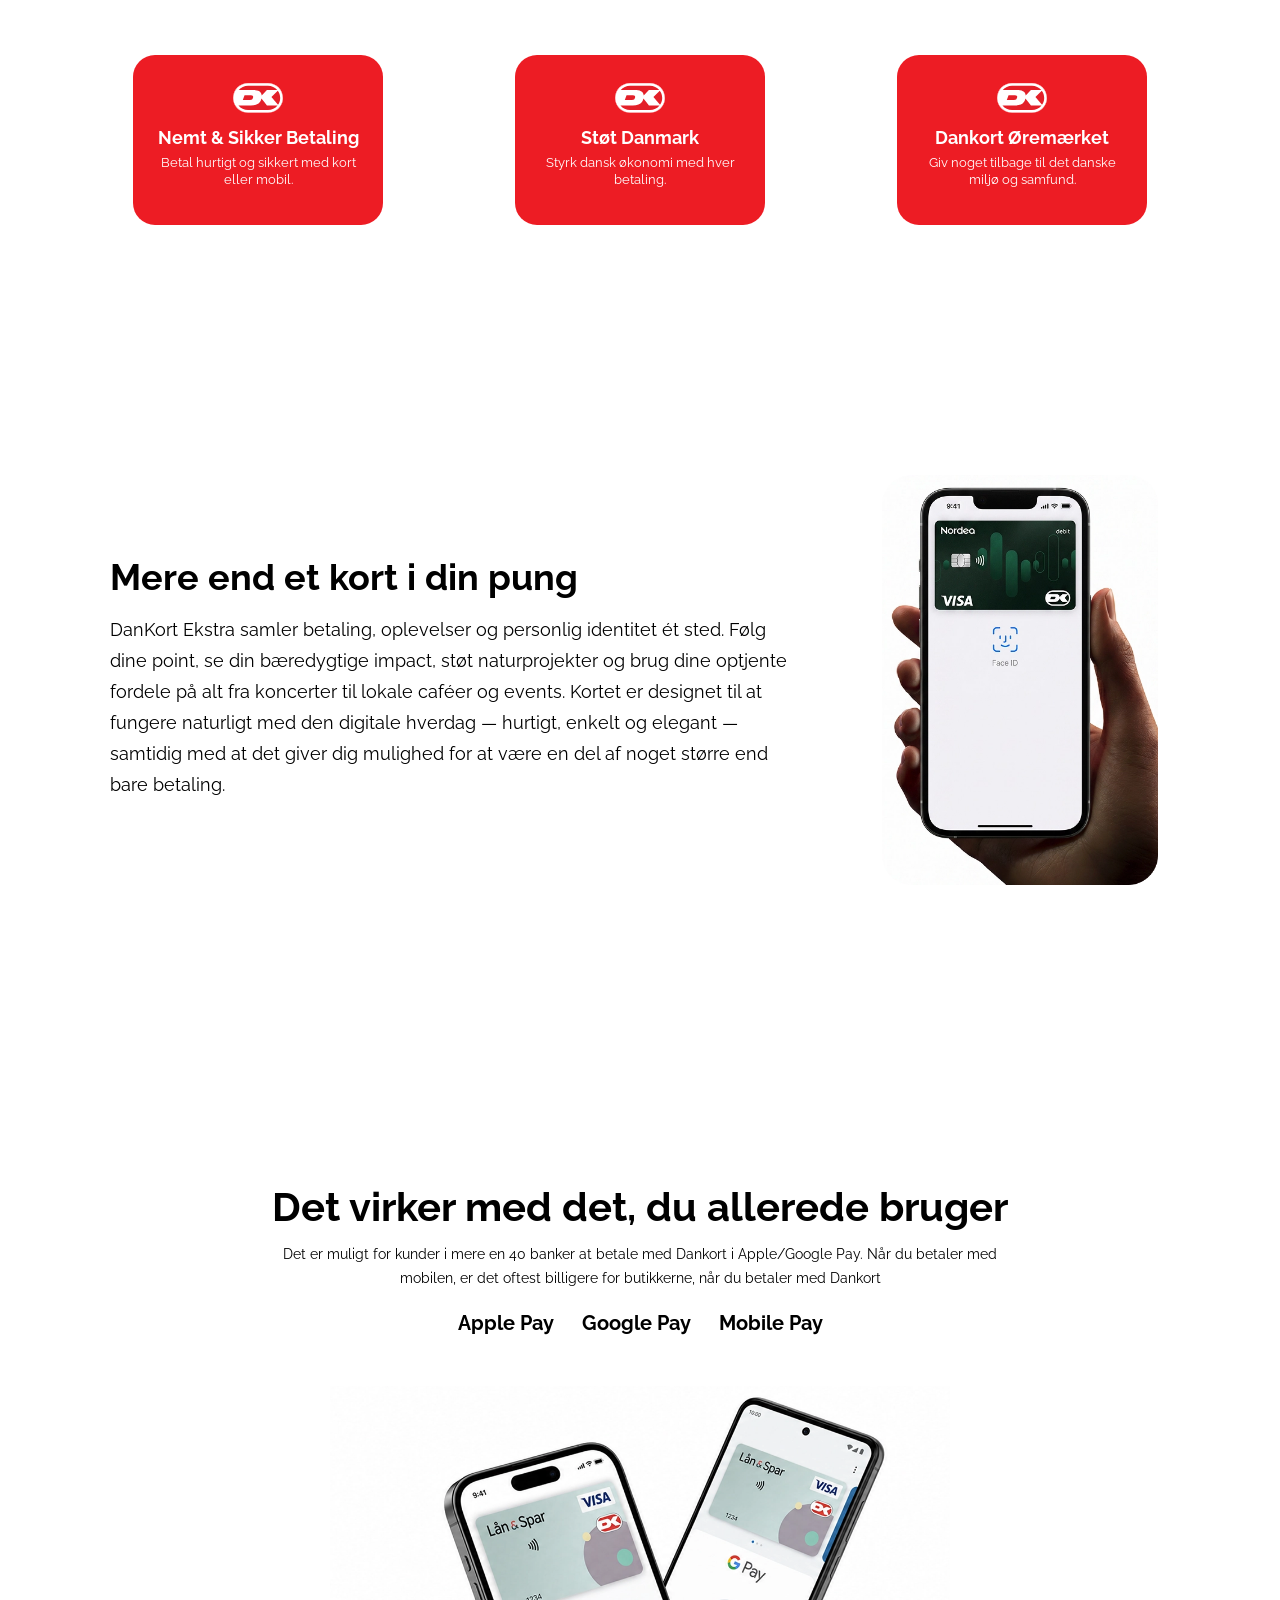
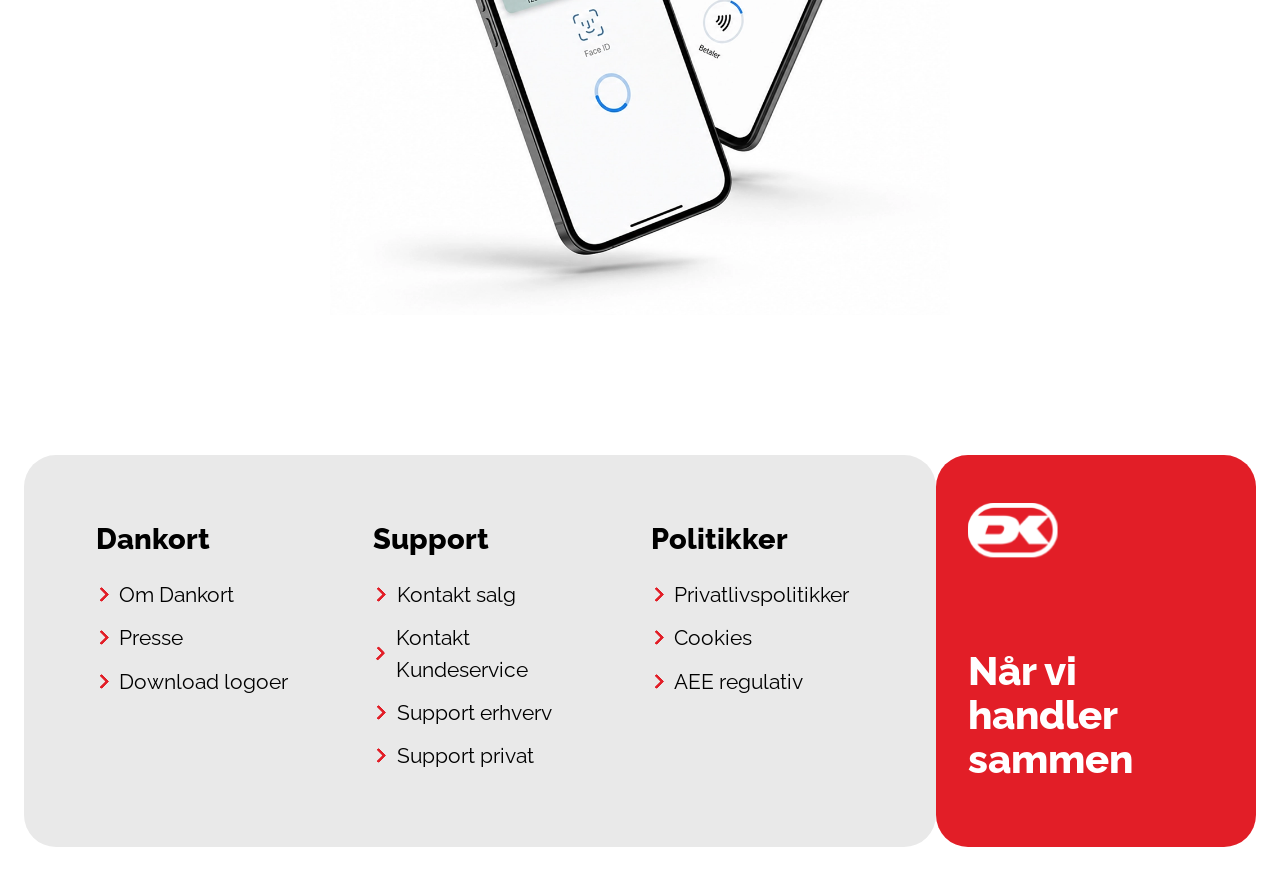
==== commit 7610e6d7: "Merge pull request #38 from TEAM-11-EKSAMEN/tjektjek Title skift" ====
--- a/about.html
+++ b/about.html
@@ -17,7 +17,7 @@
     />
   </head>
   <body>
-    <!--- Header --->
+    <!-- Header -->
     <header class="header">
       <div class="header-top">
         <!-- Burger menu (mobil + tablet) -->
@@ -192,17 +192,17 @@
 
       <section class="features">
         <div>
-          <img class="logo" src="img/about/Clip path group.svg" alt="logo" />
+          <img class="logo" src="img/about/clip-path-group.svg" alt="logo" />
           <h2>Nemt & Sikker Betaling</h2>
           <p>Betal hurtigt og sikkert med kort eller mobil.</p>
         </div>
         <div>
-          <img class="logo" src="img/about/Clip path group.svg" alt="logo" />
+          <img class="logo" src="img/about/clip-path-group.svg" alt="logo" />
           <h2>Støt Danmark</h2>
           <p>Styrk dansk økonomi med hver betaling.</p>
         </div>
         <div>
-          <img class="logo" src="img/about/Clip path group.svg" alt="logo" />
+          <img class="logo" src="img/about/clip-path-group.svg" alt="logo" />
           <h2>Dankort Øremærket</h2>
           <p>Giv noget tilbage til det danske miljø og samfund.</p>
         </div>
@@ -228,8 +228,7 @@
         <h2>Det virker med det, du allerede bruger</h2>
         <p>
           Det er muligt for kunder i mere en 40 banker at betale med Dankort i
-          Apple/Google Pay.  -Når du betaler med mobilen, er det oftest billigere
+          Apple/Google Pay. Når du betaler med mobilen, er det oftest billigere
           for butikkerne, når du betaler med Dankort
         </p>
 
